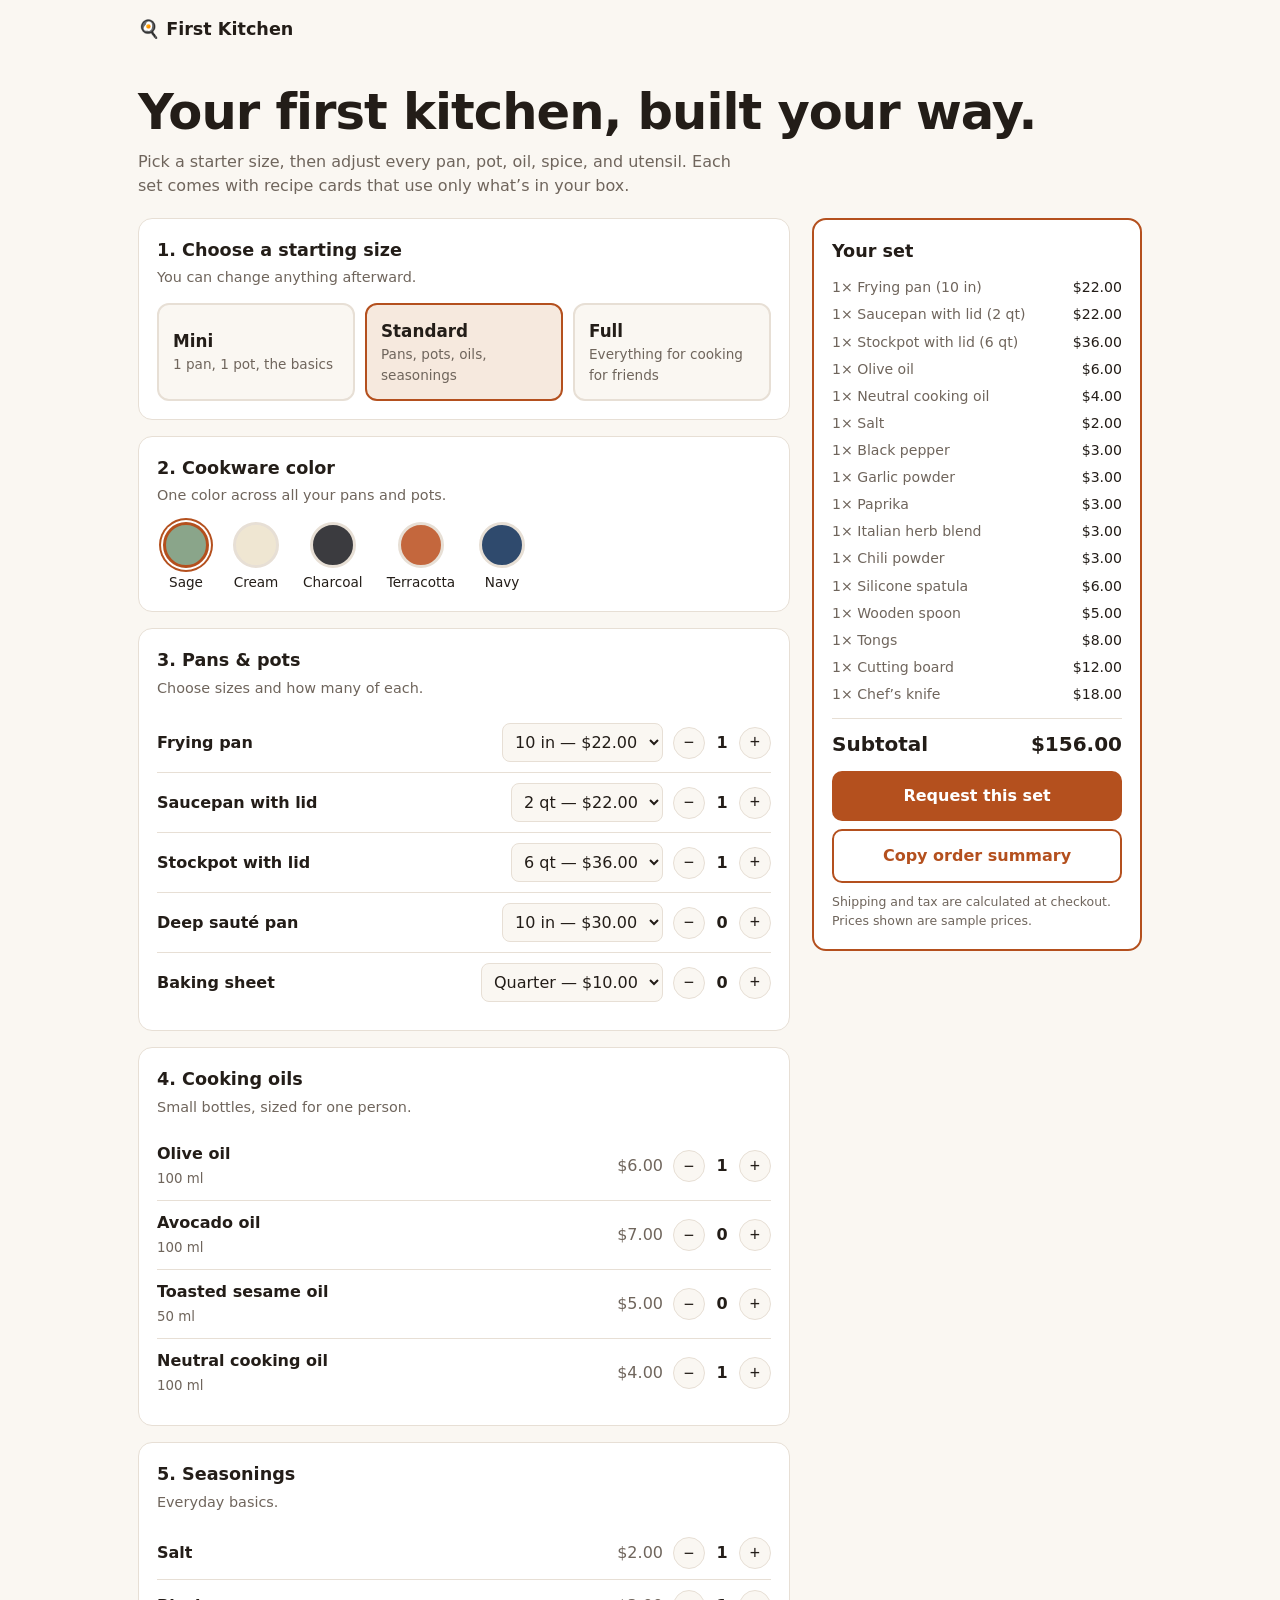
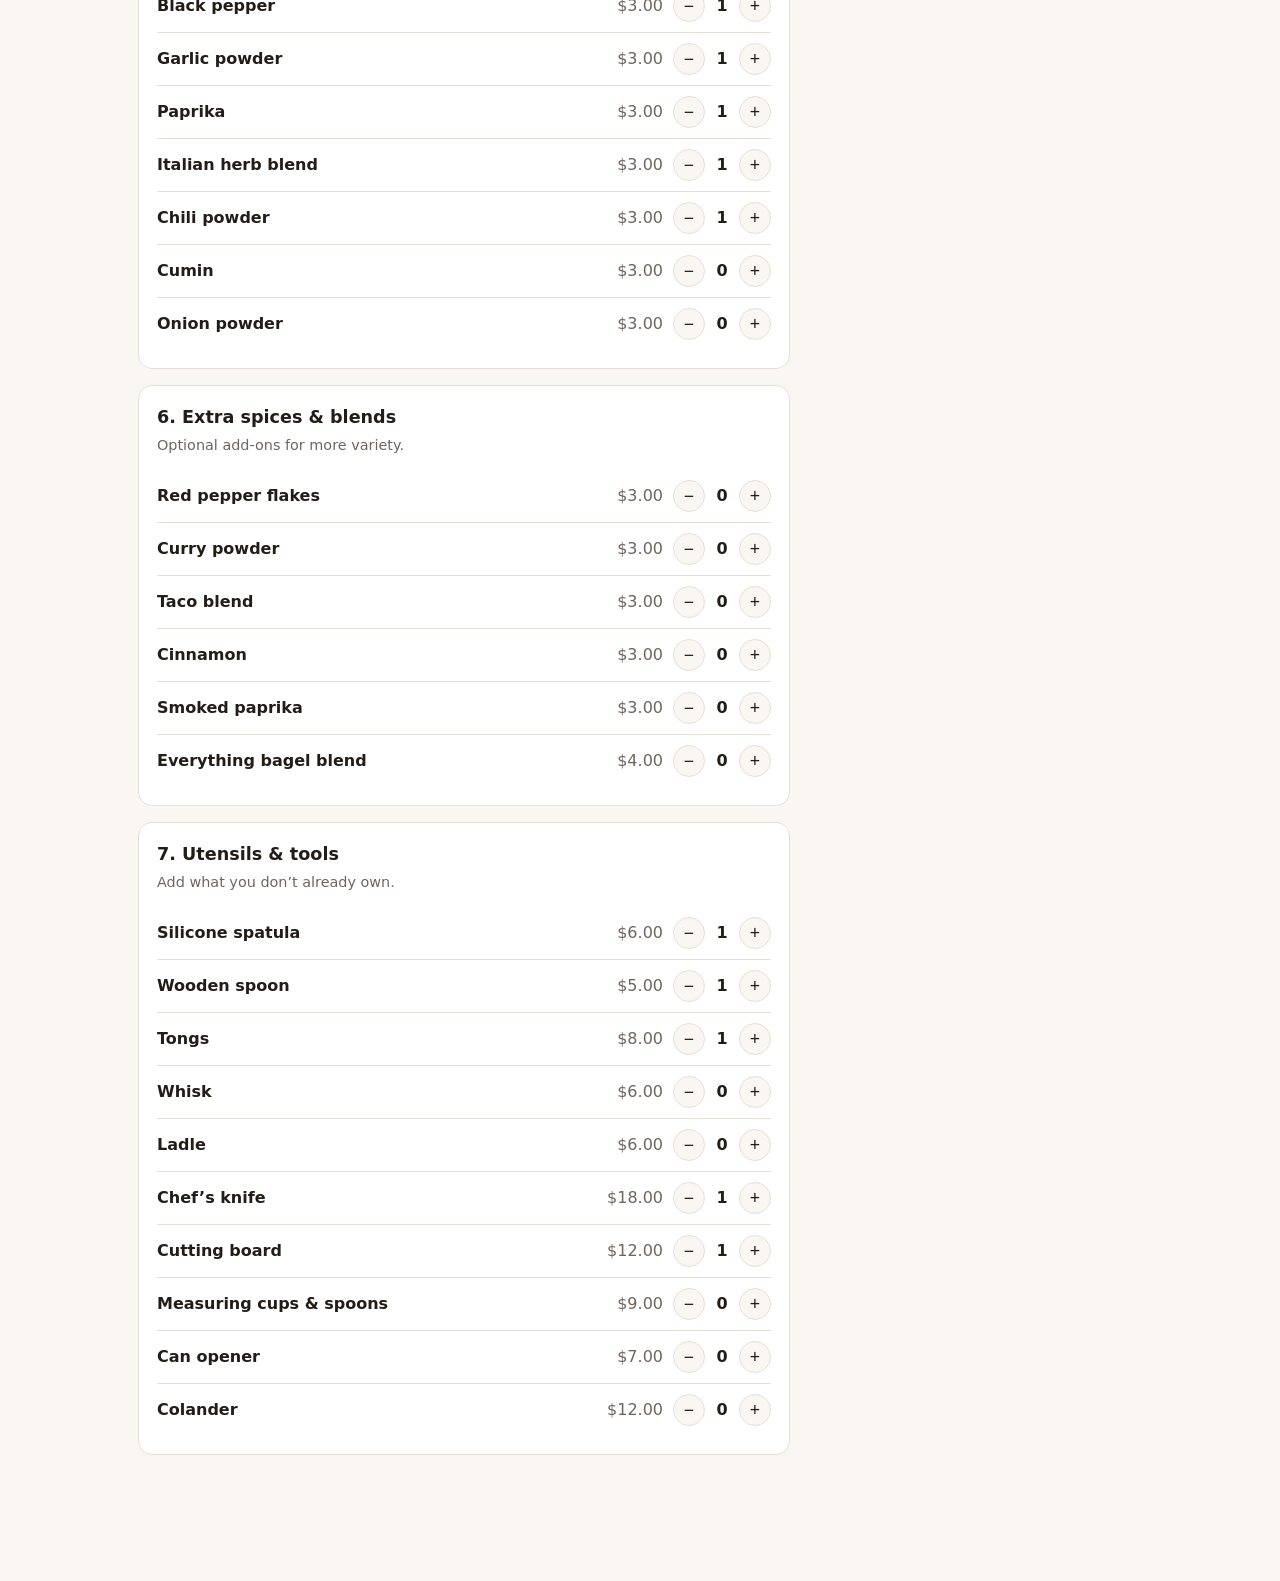
==== index.html @ 5fbafda9 "Add files via upload" ====
<!DOCTYPE html>
<html lang="en">
<head>
<meta charset="utf-8">
<meta name="viewport" content="width=device-width, initial-scale=1, viewport-fit=cover">
<title>First Kitchen — Build Your Starter Kitchen Set</title>
<style>
:root{--bg:#faf7f2;--card:#fff;--ink:#231d18;--muted:#6f655c;--accent:#b4501e;--accent-ink:#fff;--soft:#f6e9de;--line:#e7dfd5;
box-sizing:border-box;padding-top:env(safe-area-inset-top,0px);padding-bottom:env(safe-area-inset-bottom,0px)}
@media (prefers-color-scheme:dark){:root:not([data-theme="light"]){--bg:#171310;--card:#211b17;--ink:#f3ece5;--muted:#a99d92;--accent:#f08a4b;--accent-ink:#2a1203;--soft:#2e2218;--line:#3a2f27}}
:root[data-theme="dark"]{--bg:#171310;--card:#211b17;--ink:#f3ece5;--muted:#a99d92;--accent:#f08a4b;--accent-ink:#2a1203;--soft:#2e2218;--line:#3a2f27}
html{scroll-padding-top:env(safe-area-inset-top,0px);scroll-behavior:smooth}
*{box-sizing:border-box}
body{margin:0;background:var(--bg);color:var(--ink);font-family:system-ui,-apple-system,"Segoe UI",Roboto,sans-serif;line-height:1.5}
.wrap{max-width:1040px;margin:0 auto;padding:0 18px}
nav{padding:16px 0;font-weight:800;font-size:1.1rem}
.hero{padding:28px 0 20px}
.hero h1{font-size:clamp(2rem,6vw,3.1rem);line-height:1.08;margin:0 0 10px;letter-spacing:-.02em}
.hero p{color:var(--muted);max-width:600px;margin:0}
.layout{display:grid;grid-template-columns:1fr 330px;gap:22px;align-items:start;padding-bottom:110px}
@media(max-width:820px){.layout{grid-template-columns:1fr}}
.step{background:var(--card);border:1px solid var(--line);border-radius:14px;padding:18px;margin-bottom:16px}
.step h2{font-size:1.1rem;margin:0 0 4px}
.step .d{color:var(--muted);font-size:.9rem;margin:0 0 14px}
.tiers{display:grid;grid-template-columns:repeat(3,1fr);gap:10px}
@media(max-width:520px){.tiers{grid-template-columns:1fr}}
.tier{border:2px solid var(--line);border-radius:12px;padding:14px;cursor:pointer;background:var(--bg);text-align:left;color:var(--ink);font:inherit}
.tier b{display:block;font-size:1.05rem}
.tier span{display:block;font-size:.85rem;color:var(--muted)}
.tier.on{border-color:var(--accent);background:var(--soft)}
.colors{display:flex;gap:12px;flex-wrap:wrap}
.col{display:flex;flex-direction:column;align-items:center;gap:4px;background:none;border:0;cursor:pointer;color:var(--ink);font:inherit;font-size:.85rem}
.sw{width:46px;height:46px;border-radius:50%;border:3px solid var(--line)}
.col.on .sw{border-color:var(--accent);box-shadow:0 0 0 2px var(--card),0 0 0 4px var(--accent)}
.row{display:flex;align-items:center;gap:10px;padding:10px 0;border-top:1px solid var(--line);flex-wrap:wrap}
.row:first-of-type{border-top:0}
.nm{flex:1;min-width:130px}
.nm b{display:block}
.nm small{color:var(--muted)}
select{padding:8px;border:1px solid var(--line);border-radius:8px;background:var(--bg);color:var(--ink);font:inherit}
.st{display:flex;align-items:center;gap:8px}
.st button{width:32px;height:32px;border-radius:50%;border:1px solid var(--line);background:var(--bg);color:var(--ink);font-size:1.1rem;cursor:pointer}
.st span{min-width:18px;text-align:center;font-weight:700}
.pr{min-width:56px;text-align:right;font-variant-numeric:tabular-nums;color:var(--muted)}
.sum{position:sticky;top:12px;background:var(--card);border:2px solid var(--accent);border-radius:14px;padding:18px}
@media(max-width:820px){.sum{position:static}}
.sum h2{margin:0 0 10px;font-size:1.1rem}
.ln{display:flex;justify-content:space-between;gap:8px;font-size:.88rem;padding:3px 0}
.ln span:first-child{color:var(--muted)}
.tot{display:flex;justify-content:space-between;font-weight:800;font-size:1.25rem;border-top:1px solid var(--line);margin-top:10px;padding-top:10px}
.btn{display:block;width:100%;text-align:center;background:var(--accent);color:var(--accent-ink);text-decoration:none;font:inherit;font-weight:700;padding:13px;border-radius:10px;border:0;cursor:pointer;margin-top:12px}
.btn.alt{background:transparent;color:var(--accent);border:2px solid var(--accent);margin-top:8px}
.note{font-size:.78rem;color:var(--muted);margin-top:10px}
.bar{position:fixed;left:0;right:0;bottom:0;background:var(--card);border-top:1px solid var(--line);padding:10px 18px calc(10px + env(safe-area-inset-bottom,0px));display:none;justify-content:space-between;align-items:center;z-index:5}
@media(max-width:820px){.bar{display:flex}}
.bar b{font-size:1.15rem}
.bar a{background:var(--accent);color:var(--accent-ink);text-decoration:none;font-weight:700;padding:10px 18px;border-radius:10px}
.empty{color:var(--muted);font-size:.9rem}
</style>
</head>
<body>
<div class="wrap">
<nav>🍳 First Kitchen</nav>
<header class="hero">
<h1>Your first kitchen, built your way.</h1>
<p>Pick a starter size, then adjust every pan, pot, oil, spice, and utensil. Each set comes with recipe cards that use only what’s in your box.</p>
</header>

<div class="layout">
<main>
<div class="step"><h2>1. Choose a starting size</h2><p class="d">You can change anything afterward.</p>
<div class="tiers" id="tiers"></div></div>

<div class="step"><h2>2. Cookware color</h2><p class="d">One color across all your pans and pots.</p>
<div class="colors" id="colors"></div></div>

<div class="step"><h2>3. Pans &amp; pots</h2><p class="d">Choose sizes and how many of each.</p><div id="cook"></div></div>

<div class="step"><h2>4. Cooking oils</h2><p class="d">Small bottles, sized for one person.</p><div id="oils"></div></div>

<div class="step"><h2>5. Seasonings</h2><p class="d">Everyday basics.</p><div id="seas"></div></div>

<div class="step"><h2>6. Extra spices &amp; blends</h2><p class="d">Optional add-ons for more variety.</p><div id="xsp"></div></div>

<div class="step"><h2>7. Utensils &amp; tools</h2><p class="d">Add what you don’t already own.</p><div id="uten"></div></div>
</main>

<aside class="sum" id="summary">
<h2>Your set</h2>
<div id="lines"></div>
<div class="tot"><span>Subtotal</span><span id="total">$0.00</span></div>
<a class="btn" id="order" href="#">Request this set</a>
<button class="btn alt" id="copy" type="button">Copy order summary</button>
<div class="note">Shipping and tax are calculated at checkout. Prices shown are sample prices.</div>
</aside>
</div>
</div>
<div class="bar"><div><div style="font-size:.75rem;color:var(--muted)">Subtotal</div><b id="barTotal">$0.00</b></div><a href="#summary">View my set</a></div>

<script>
(function(){
var $=function(i){return document.getElementById(i)};
var COLORS=[{id:"sage",n:"Sage",c:"#8aa58a"},{id:"cream",n:"Cream",c:"#efe6d2"},{id:"char",n:"Charcoal",c:"#3b3b3f"},{id:"terra",n:"Terracotta",c:"#c4673d"},{id:"navy",n:"Navy",c:"#2f4a6d"}];
var COOK=[
{id:"pan",n:"Frying pan",s:[["8 in",16],["10 in",22],["12 in",28]]},
{id:"sauce",n:"Saucepan with lid",s:[["1 qt",16],["2 qt",22],["3 qt",28]]},
{id:"pot",n:"Stockpot with lid",s:[["4 qt",28],["6 qt",36],["8 qt",44]]},
{id:"saute",n:"Deep sauté pan",s:[["10 in",30],["12 in",38]]},
{id:"bake",n:"Baking sheet",s:[["Quarter",10],["Half",16]]}
];
var OILS=[["o1","Olive oil","100 ml",6],["o2","Avocado oil","100 ml",7],["o3","Toasted sesame oil","50 ml",5],["o4","Neutral cooking oil","100 ml",4]];
var SEAS=[["s1","Salt","",2],["s2","Black pepper","",3],["s3","Garlic powder","",3],["s4","Paprika","",3],["s5","Italian herb blend","",3],["s6","Chili powder","",3],["s7","Cumin","",3],["s8","Onion powder","",3]];
var XSP=[["x1","Red pepper flakes","",3],["x2","Curry powder","",3],["x3","Taco blend","",3],["x4","Cinnamon","",3],["x5","Smoked paprika","",3],["x6","Everything bagel blend","",4]];
var UTEN=[["u1","Silicone spatula","",6],["u2","Wooden spoon","",5],["u3","Tongs","",8],["u4","Whisk","",6],["u5","Ladle","",6],["u6","Chef’s knife","",18],["u7","Cutting board","",12],["u8","Measuring cups &amp; spoons","",9],["u9","Can opener","",7],["u10","Colander","",12]];
var PRE={
mini:{n:"Mini",d:"1 pan, 1 pot, the basics",cook:{pan:[1,1],sauce:[1,1]},it:{o4:1,s1:1,s2:1,s3:1,u1:1,u2:1}},
std:{n:"Standard",d:"Pans, pots, oils, seasonings",cook:{pan:[1,1],sauce:[1,1],pot:[1,1]},it:{o1:1,o4:1,s1:1,s2:1,s3:1,s4:1,s5:1,s6:1,u1:1,u2:1,u3:1,u7:1,u6:1}},
full:{n:"Full",d:"Everything for cooking for friends",cook:{pan:[1,2],sauce:[1,1],pot:[2,1],saute:[1,1],bake:[1,1]},it:{o1:1,o2:1,o3:1,o4:1,s1:1,s2:1,s3:1,s4:1,s5:1,s6:1,s7:1,s8:1,x1:1,x2:1,x3:1,u1:1,u2:1,u3:1,u4:1,u5:1,u6:1,u7:1,u8:1,u9:1,u10:1}}
};
var st={preset:"std",color:"sage",cook:{},it:{}};
function money(x){return "$"+x.toFixed(2)}
function applyPreset(k){
var p=PRE[k];st.preset=k;st.cook={};st.it={};
Object.keys(p.cook).forEach(function(id){st.cook[id]={size:p.cook[id][0],qty:p.cook[id][1]}});
Object.keys(p.it).forEach(function(id){st.it[id]=p.it[id]});
}
function setCustom(){st.preset="custom"}
function stepper(id,q){return '<div class="st"><button type="button" data-a="-" data-id="'+id+'" aria-label="Fewer">−</button><span>'+q+'</span><button type="button" data-a="+" data-id="'+id+'" aria-label="More">+</button></div>'}
function listHtml(arr){return arr.map(function(r){var q=st.it[r[0]]||0;
return '<div class="row"><div class="nm"><b>'+r[1]+'</b>'+(r[2]?'<small>'+r[2]+'</small>':'')+'</div><div class="pr">'+money(r[3])+'</div>'+stepper(r[0],q)+'</div>'}).join("")}
function render(){
$("tiers").innerHTML=Object.keys(PRE).map(function(k){return '<button type="button" class="tier'+(st.preset===k?' on':'')+'" data-p="'+k+'"><b>'+PRE[k].n+'</b><span>'+PRE[k].d+'</span></button>'}).join("");
$("colors").innerHTML=COLORS.map(function(c){return '<button type="button" class="col'+(st.color===c.id?' on':'')+'" data-c="'+c.id+'"><div class="sw" style="background:'+c.c+'"></div>'+c.n+'</button>'}).join("");
$("cook").innerHTML=COOK.map(function(c){var o=st.cook[c.id]||{size:0,qty:0};
var sel=c.s.map(function(s,i){return '<option value="'+i+'"'+(i===o.size?' selected':'')+'>'+s[0]+' — '+money(s[1])+'</option>'}).join("");
return '<div class="row"><div class="nm"><b>'+c.n+'</b></div><select data-k="'+c.id+'" aria-label="Size for '+c.n+'">'+sel+'</select>'+stepper("c:"+c.id,o.qty)+'</div>'}).join("");
$("oils").innerHTML=listHtml(OILS);$("seas").innerHTML=listHtml(SEAS);$("xsp").innerHTML=listHtml(XSP);$("uten").innerHTML=listHtml(UTEN);
summary();
}
function lookup(id){var all=OILS.concat(SEAS,XSP,UTEN);for(var i=0;i<all.length;i++)if(all[i][0]===id)return all[i]}
var lastText="";
function summary(){
var lines=[],total=0,txt=["FIRST KITCHEN ORDER","Set: "+(st.preset==="custom"?"Custom":PRE[st.preset].n),"Color: "+COLORS.filter(function(c){return c.id===st.color})[0].n,""];
COOK.forEach(function(c){var o=st.cook[c.id];if(o&&o.qty>0){var s=c.s[o.size],p=s[1]*o.qty;total+=p;lines.push([o.qty+"× "+c.n+" ("+s[0]+")",p]);txt.push(o.qty+" x "+c.n+" ("+s[0]+") "+money(p))}});
Object.keys(st.it).forEach(function(id){var q=st.it[id];if(q>0){var r=lookup(id),p=r[3]*q;total+=p;var nm=r[1].replace("&amp;","&");lines.push([q+"× "+nm,p]);txt.push(q+" x "+nm+" "+money(p))}});
$("lines").innerHTML=lines.length?lines.map(function(l){return '<div class="ln"><span>'+l[0]+'</span><span>'+money(l[1])+'</span></div>'}).join(""):'<div class="empty">Nothing selected yet.</div>';
$("total").textContent=money(total);$("barTotal").textContent=money(total);
txt.push("","Subtotal: "+money(total));lastText=txt.join("\n");
$("order").href="mailto:hello@example.com?subject="+encodeURIComponent("First Kitchen order request")+"&body="+encodeURIComponent(lastText);
}
document.addEventListener("click",function(e){
var t=e.target.closest("button");if(!t)return;
if(t.dataset.p){applyPreset(t.dataset.p);render();return}
if(t.dataset.c){st.color=t.dataset.c;render();return}
if(t.dataset.a){
var id=t.dataset.id,d=t.dataset.a==="+"?1:-1;setCustom();
if(id.indexOf("c:")===0){var k=id.slice(2),o=st.cook[k]||{size:0,qty:0};o.qty=Math.max(0,Math.min(6,o.qty+d));st.cook[k]=o}
else{st.it[id]=Math.max(0,Math.min(6,(st.it[id]||0)+d))}
render();
}
});
document.addEventListener("change",function(e){
var k=e.target.dataset&&e.target.dataset.k;if(!k)return;
setCustom();var o=st.cook[k]||{size:0,qty:0};o.size=+e.target.value;st.cook[k]=o;render();
});
$("copy").onclick=function(){
try{navigator.clipboard.writeText(lastText);$("copy").textContent="Copied!"}catch(e){$("copy").textContent="Copy failed"}
setTimeout(function(){$("copy").textContent="Copy order summary"},1500);
};
applyPreset("std");render();
})();
</script>
</body>
</html>
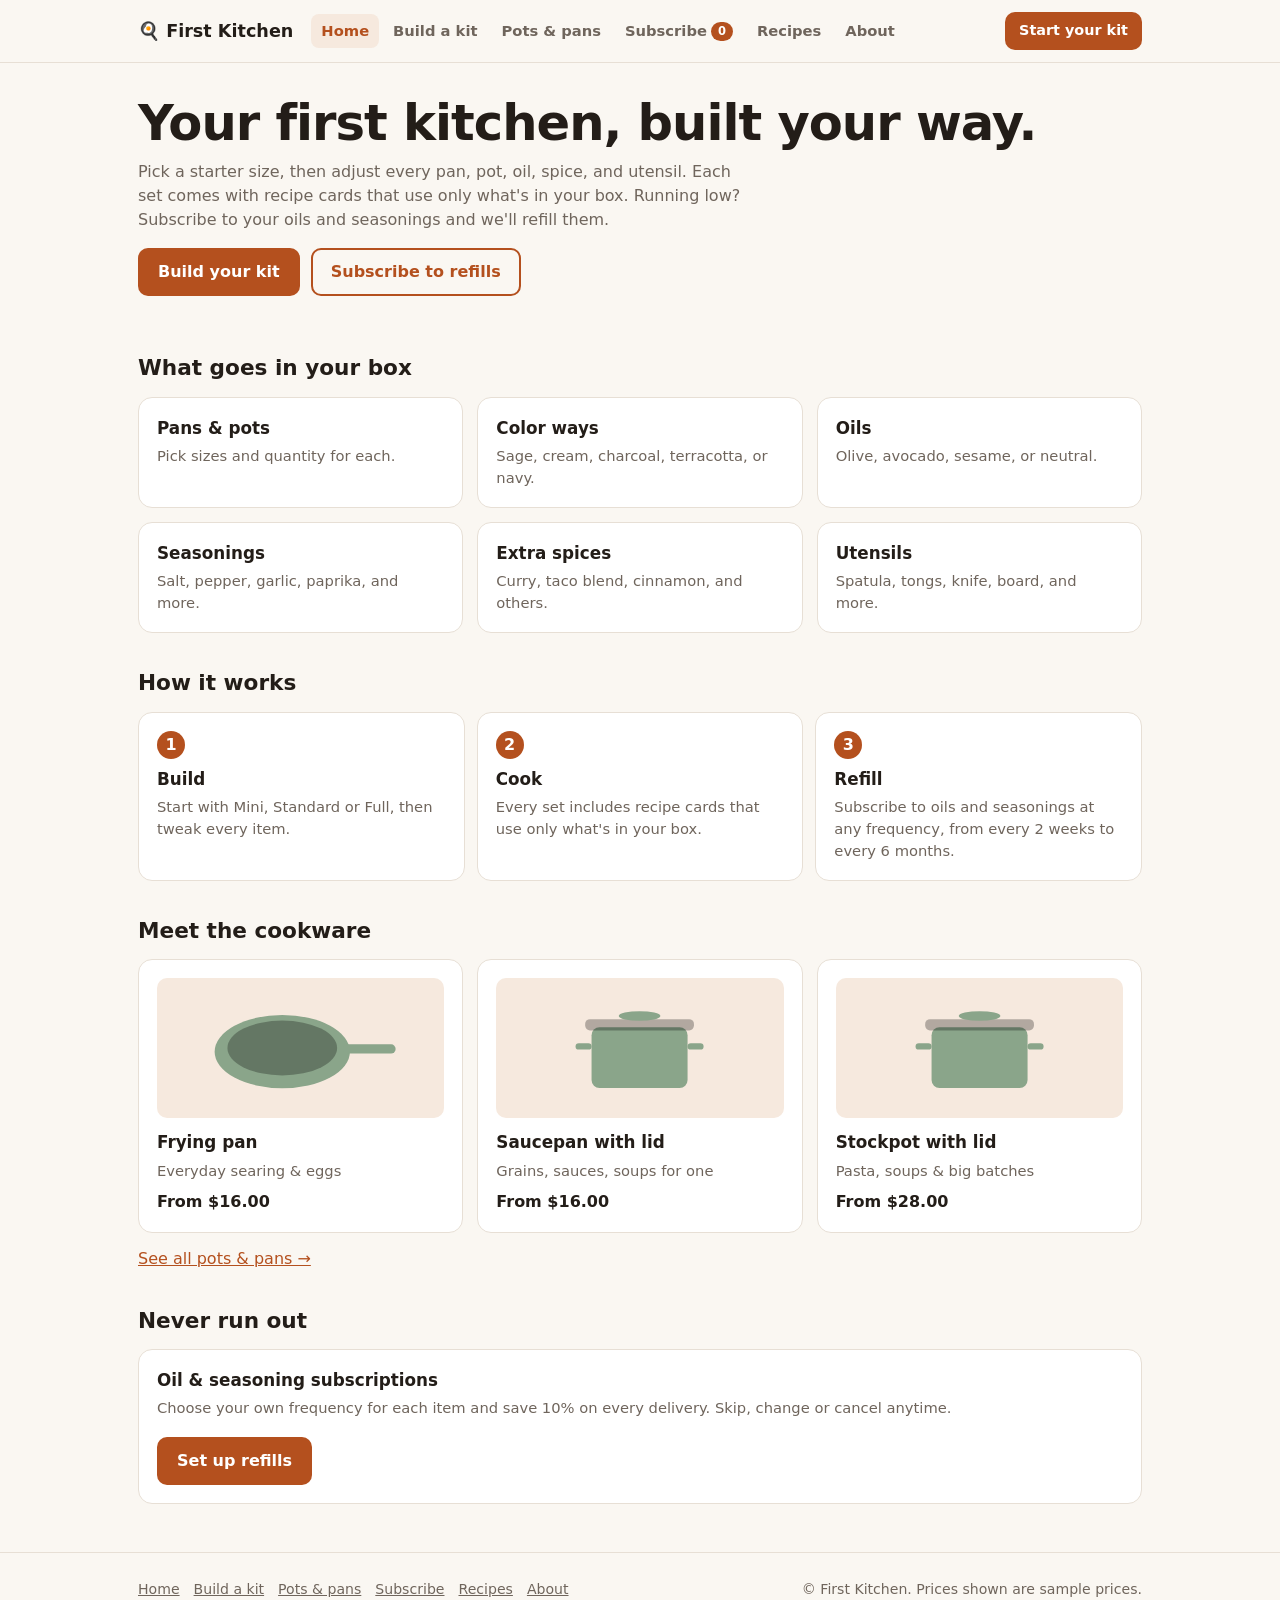
==== commit eabe1a35: "Rename index(4).html to index.html" ====
--- a/index.html
+++ b/index.html
@@ -4,170 +4,53 @@
 <meta charset="utf-8">
 <meta name="viewport" content="width=device-width, initial-scale=1, viewport-fit=cover">
 <title>First Kitchen — Build Your Starter Kitchen Set</title>
-<style>
-:root{--bg:#faf7f2;--card:#fff;--ink:#231d18;--muted:#6f655c;--accent:#b4501e;--accent-ink:#fff;--soft:#f6e9de;--line:#e7dfd5;
-box-sizing:border-box;padding-top:env(safe-area-inset-top,0px);padding-bottom:env(safe-area-inset-bottom,0px)}
-@media (prefers-color-scheme:dark){:root:not([data-theme="light"]){--bg:#171310;--card:#211b17;--ink:#f3ece5;--muted:#a99d92;--accent:#f08a4b;--accent-ink:#2a1203;--soft:#2e2218;--line:#3a2f27}}
-:root[data-theme="dark"]{--bg:#171310;--card:#211b17;--ink:#f3ece5;--muted:#a99d92;--accent:#f08a4b;--accent-ink:#2a1203;--soft:#2e2218;--line:#3a2f27}
-html{scroll-padding-top:env(safe-area-inset-top,0px);scroll-behavior:smooth}
-*{box-sizing:border-box}
-body{margin:0;background:var(--bg);color:var(--ink);font-family:system-ui,-apple-system,"Segoe UI",Roboto,sans-serif;line-height:1.5}
-.wrap{max-width:1040px;margin:0 auto;padding:0 18px}
-nav{padding:16px 0;font-weight:800;font-size:1.1rem}
-.hero{padding:28px 0 20px}
-.hero h1{font-size:clamp(2rem,6vw,3.1rem);line-height:1.08;margin:0 0 10px;letter-spacing:-.02em}
-.hero p{color:var(--muted);max-width:600px;margin:0}
-.layout{display:grid;grid-template-columns:1fr 330px;gap:22px;align-items:start;padding-bottom:110px}
-@media(max-width:820px){.layout{grid-template-columns:1fr}}
-.step{background:var(--card);border:1px solid var(--line);border-radius:14px;padding:18px;margin-bottom:16px}
-.step h2{font-size:1.1rem;margin:0 0 4px}
-.step .d{color:var(--muted);font-size:.9rem;margin:0 0 14px}
-.tiers{display:grid;grid-template-columns:repeat(3,1fr);gap:10px}
-@media(max-width:520px){.tiers{grid-template-columns:1fr}}
-.tier{border:2px solid var(--line);border-radius:12px;padding:14px;cursor:pointer;background:var(--bg);text-align:left;color:var(--ink);font:inherit}
-.tier b{display:block;font-size:1.05rem}
-.tier span{display:block;font-size:.85rem;color:var(--muted)}
-.tier.on{border-color:var(--accent);background:var(--soft)}
-.colors{display:flex;gap:12px;flex-wrap:wrap}
-.col{display:flex;flex-direction:column;align-items:center;gap:4px;background:none;border:0;cursor:pointer;color:var(--ink);font:inherit;font-size:.85rem}
-.sw{width:46px;height:46px;border-radius:50%;border:3px solid var(--line)}
-.col.on .sw{border-color:var(--accent);box-shadow:0 0 0 2px var(--card),0 0 0 4px var(--accent)}
-.row{display:flex;align-items:center;gap:10px;padding:10px 0;border-top:1px solid var(--line);flex-wrap:wrap}
-.row:first-of-type{border-top:0}
-.nm{flex:1;min-width:130px}
-.nm b{display:block}
-.nm small{color:var(--muted)}
-select{padding:8px;border:1px solid var(--line);border-radius:8px;background:var(--bg);color:var(--ink);font:inherit}
-.st{display:flex;align-items:center;gap:8px}
-.st button{width:32px;height:32px;border-radius:50%;border:1px solid var(--line);background:var(--bg);color:var(--ink);font-size:1.1rem;cursor:pointer}
-.st span{min-width:18px;text-align:center;font-weight:700}
-.pr{min-width:56px;text-align:right;font-variant-numeric:tabular-nums;color:var(--muted)}
-.sum{position:sticky;top:12px;background:var(--card);border:2px solid var(--accent);border-radius:14px;padding:18px}
-@media(max-width:820px){.sum{position:static}}
-.sum h2{margin:0 0 10px;font-size:1.1rem}
-.ln{display:flex;justify-content:space-between;gap:8px;font-size:.88rem;padding:3px 0}
-.ln span:first-child{color:var(--muted)}
-.tot{display:flex;justify-content:space-between;font-weight:800;font-size:1.25rem;border-top:1px solid var(--line);margin-top:10px;padding-top:10px}
-.btn{display:block;width:100%;text-align:center;background:var(--accent);color:var(--accent-ink);text-decoration:none;font:inherit;font-weight:700;padding:13px;border-radius:10px;border:0;cursor:pointer;margin-top:12px}
-.btn.alt{background:transparent;color:var(--accent);border:2px solid var(--accent);margin-top:8px}
-.note{font-size:.78rem;color:var(--muted);margin-top:10px}
-.bar{position:fixed;left:0;right:0;bottom:0;background:var(--card);border-top:1px solid var(--line);padding:10px 18px calc(10px + env(safe-area-inset-bottom,0px));display:none;justify-content:space-between;align-items:center;z-index:5}
-@media(max-width:820px){.bar{display:flex}}
-.bar b{font-size:1.15rem}
-.bar a{background:var(--accent);color:var(--accent-ink);text-decoration:none;font-weight:700;padding:10px 18px;border-radius:10px}
-.empty{color:var(--muted);font-size:.9rem}
-</style>
+<link rel="stylesheet" href="styles.css">
 </head>
-<body>
+<body data-page="home">
 <div class="wrap">
-<nav>🍳 First Kitchen</nav>
 <header class="hero">
 <h1>Your first kitchen, built your way.</h1>
-<p>Pick a starter size, then adjust every pan, pot, oil, spice, and utensil. Each set comes with recipe cards that use only what’s in your box.</p>
+<p>Pick a starter size, then adjust every pan, pot, oil, spice, and utensil. Each set comes with recipe cards that use only what's in your box. Running low? Subscribe to your oils and seasonings and we'll refill them.</p>
+<a class="btn" href="builder.html">Build your kit</a>
+<a class="btn alt" href="subscribe.html" style="margin-left:6px">Subscribe to refills</a>
 </header>
 
-<div class="layout">
-<main>
-<div class="step"><h2>1. Choose a starting size</h2><p class="d">You can change anything afterward.</p>
-<div class="tiers" id="tiers"></div></div>
+<h2 class="sec">What goes in your box</h2>
+<div class="grid">
+<a class="card" href="cookware.html"><h3>Pans &amp; pots</h3><p>Pick sizes and quantity for each.</p></a>
+<a class="card" href="cookware.html"><h3>Color ways</h3><p>Sage, cream, charcoal, terracotta, or navy.</p></a>
+<a class="card" href="subscribe.html"><h3>Oils</h3><p>Olive, avocado, sesame, or neutral.</p></a>
+<a class="card" href="subscribe.html"><h3>Seasonings</h3><p>Salt, pepper, garlic, paprika, and more.</p></a>
+<a class="card" href="subscribe.html"><h3>Extra spices</h3><p>Curry, taco blend, cinnamon, and others.</p></a>
+<a class="card" href="builder.html"><h3>Utensils</h3><p>Spatula, tongs, knife, board, and more.</p></a>
+</div>
 
-<div class="step"><h2>2. Cookware color</h2><p class="d">One color across all your pans and pots.</p>
-<div class="colors" id="colors"></div></div>
+<h2 class="sec">How it works</h2>
+<div class="steps">
+<div class="card"><h3>Build</h3><p>Start with Mini, Standard or Full, then tweak every item.</p></div>
+<div class="card"><h3>Cook</h3><p>Every set includes recipe cards that use only what's in your box.</p></div>
+<div class="card"><h3>Refill</h3><p>Subscribe to oils and seasonings at any frequency, from every 2 weeks to every 6 months.</p></div>
+</div>
 
-<div class="step"><h2>3. Pans &amp; pots</h2><p class="d">Choose sizes and how many of each.</p><div id="cook"></div></div>
+<h2 class="sec">Meet the cookware</h2>
+<div class="grid" id="feat"></div>
+<p style="margin-top:14px"><a href="cookware.html">See all pots &amp; pans →</a></p>
 
-<div class="step"><h2>4. Cooking oils</h2><p class="d">Small bottles, sized for one person.</p><div id="oils"></div></div>
-
-<div class="step"><h2>5. Seasonings</h2><p class="d">Everyday basics.</p><div id="seas"></div></div>
-
-<div class="step"><h2>6. Extra spices &amp; blends</h2><p class="d">Optional add-ons for more variety.</p><div id="xsp"></div></div>
-
-<div class="step"><h2>7. Utensils &amp; tools</h2><p class="d">Add what you don’t already own.</p><div id="uten"></div></div>
-</main>
-
-<aside class="sum" id="summary">
-<h2>Your set</h2>
-<div id="lines"></div>
-<div class="tot"><span>Subtotal</span><span id="total">$0.00</span></div>
-<a class="btn" id="order" href="#">Request this set</a>
-<button class="btn alt" id="copy" type="button">Copy order summary</button>
-<div class="note">Shipping and tax are calculated at checkout. Prices shown are sample prices.</div>
-</aside>
+<h2 class="sec">Never run out</h2>
+<div class="card" style="display:flex;gap:18px;align-items:center;flex-wrap:wrap;justify-content:space-between">
+<div><h3>Oil &amp; seasoning subscriptions</h3><p>Choose your own frequency for each item and save 10% on every delivery. Skip, change or cancel anytime.</p></div>
+<a class="btn" href="subscribe.html">Set up refills</a>
 </div>
 </div>
-<div class="bar"><div><div style="font-size:.75rem;color:var(--muted)">Subtotal</div><b id="barTotal">$0.00</b></div><a href="#summary">View my set</a></div>
 
+<script src="data.js"></script>
+<script src="site.js"></script>
 <script>
 (function(){
-var $=function(i){return document.getElementById(i)};
-var COLORS=[{id:"sage",n:"Sage",c:"#8aa58a"},{id:"cream",n:"Cream",c:"#efe6d2"},{id:"char",n:"Charcoal",c:"#3b3b3f"},{id:"terra",n:"Terracotta",c:"#c4673d"},{id:"navy",n:"Navy",c:"#2f4a6d"}];
-var COOK=[
-{id:"pan",n:"Frying pan",s:[["8 in",16],["10 in",22],["12 in",28]]},
-{id:"sauce",n:"Saucepan with lid",s:[["1 qt",16],["2 qt",22],["3 qt",28]]},
-{id:"pot",n:"Stockpot with lid",s:[["4 qt",28],["6 qt",36],["8 qt",44]]},
-{id:"saute",n:"Deep sauté pan",s:[["10 in",30],["12 in",38]]},
-{id:"bake",n:"Baking sheet",s:[["Quarter",10],["Half",16]]}
-];
-var OILS=[["o1","Olive oil","100 ml",6],["o2","Avocado oil","100 ml",7],["o3","Toasted sesame oil","50 ml",5],["o4","Neutral cooking oil","100 ml",4]];
-var SEAS=[["s1","Salt","",2],["s2","Black pepper","",3],["s3","Garlic powder","",3],["s4","Paprika","",3],["s5","Italian herb blend","",3],["s6","Chili powder","",3],["s7","Cumin","",3],["s8","Onion powder","",3]];
-var XSP=[["x1","Red pepper flakes","",3],["x2","Curry powder","",3],["x3","Taco blend","",3],["x4","Cinnamon","",3],["x5","Smoked paprika","",3],["x6","Everything bagel blend","",4]];
-var UTEN=[["u1","Silicone spatula","",6],["u2","Wooden spoon","",5],["u3","Tongs","",8],["u4","Whisk","",6],["u5","Ladle","",6],["u6","Chef’s knife","",18],["u7","Cutting board","",12],["u8","Measuring cups &amp; spoons","",9],["u9","Can opener","",7],["u10","Colander","",12]];
-var PRE={
-mini:{n:"Mini",d:"1 pan, 1 pot, the basics",cook:{pan:[1,1],sauce:[1,1]},it:{o4:1,s1:1,s2:1,s3:1,u1:1,u2:1}},
-std:{n:"Standard",d:"Pans, pots, oils, seasonings",cook:{pan:[1,1],sauce:[1,1],pot:[1,1]},it:{o1:1,o4:1,s1:1,s2:1,s3:1,s4:1,s5:1,s6:1,u1:1,u2:1,u3:1,u7:1,u6:1}},
-full:{n:"Full",d:"Everything for cooking for friends",cook:{pan:[1,2],sauce:[1,1],pot:[2,1],saute:[1,1],bake:[1,1]},it:{o1:1,o2:1,o3:1,o4:1,s1:1,s2:1,s3:1,s4:1,s5:1,s6:1,s7:1,s8:1,x1:1,x2:1,x3:1,u1:1,u2:1,u3:1,u4:1,u5:1,u6:1,u7:1,u8:1,u9:1,u10:1}}
-};
-var st={preset:"std",color:"sage",cook:{},it:{}};
-function money(x){return "$"+x.toFixed(2)}
-function applyPreset(k){
-var p=PRE[k];st.preset=k;st.cook={};st.it={};
-Object.keys(p.cook).forEach(function(id){st.cook[id]={size:p.cook[id][0],qty:p.cook[id][1]}});
-Object.keys(p.it).forEach(function(id){st.it[id]=p.it[id]});
-}
-function setCustom(){st.preset="custom"}
-function stepper(id,q){return '<div class="st"><button type="button" data-a="-" data-id="'+id+'" aria-label="Fewer">−</button><span>'+q+'</span><button type="button" data-a="+" data-id="'+id+'" aria-label="More">+</button></div>'}
-function listHtml(arr){return arr.map(function(r){var q=st.it[r[0]]||0;
-return '<div class="row"><div class="nm"><b>'+r[1]+'</b>'+(r[2]?'<small>'+r[2]+'</small>':'')+'</div><div class="pr">'+money(r[3])+'</div>'+stepper(r[0],q)+'</div>'}).join("")}
-function render(){
-$("tiers").innerHTML=Object.keys(PRE).map(function(k){return '<button type="button" class="tier'+(st.preset===k?' on':'')+'" data-p="'+k+'"><b>'+PRE[k].n+'</b><span>'+PRE[k].d+'</span></button>'}).join("");
-$("colors").innerHTML=COLORS.map(function(c){return '<button type="button" class="col'+(st.color===c.id?' on':'')+'" data-c="'+c.id+'"><div class="sw" style="background:'+c.c+'"></div>'+c.n+'</button>'}).join("");
-$("cook").innerHTML=COOK.map(function(c){var o=st.cook[c.id]||{size:0,qty:0};
-var sel=c.s.map(function(s,i){return '<option value="'+i+'"'+(i===o.size?' selected':'')+'>'+s[0]+' — '+money(s[1])+'</option>'}).join("");
-return '<div class="row"><div class="nm"><b>'+c.n+'</b></div><select data-k="'+c.id+'" aria-label="Size for '+c.n+'">'+sel+'</select>'+stepper("c:"+c.id,o.qty)+'</div>'}).join("");
-$("oils").innerHTML=listHtml(OILS);$("seas").innerHTML=listHtml(SEAS);$("xsp").innerHTML=listHtml(XSP);$("uten").innerHTML=listHtml(UTEN);
-summary();
-}
-function lookup(id){var all=OILS.concat(SEAS,XSP,UTEN);for(var i=0;i<all.length;i++)if(all[i][0]===id)return all[i]}
-var lastText="";
-function summary(){
-var lines=[],total=0,txt=["FIRST KITCHEN ORDER","Set: "+(st.preset==="custom"?"Custom":PRE[st.preset].n),"Color: "+COLORS.filter(function(c){return c.id===st.color})[0].n,""];
-COOK.forEach(function(c){var o=st.cook[c.id];if(o&&o.qty>0){var s=c.s[o.size],p=s[1]*o.qty;total+=p;lines.push([o.qty+"× "+c.n+" ("+s[0]+")",p]);txt.push(o.qty+" x "+c.n+" ("+s[0]+") "+money(p))}});
-Object.keys(st.it).forEach(function(id){var q=st.it[id];if(q>0){var r=lookup(id),p=r[3]*q;total+=p;var nm=r[1].replace("&amp;","&");lines.push([q+"× "+nm,p]);txt.push(q+" x "+nm+" "+money(p))}});
-$("lines").innerHTML=lines.length?lines.map(function(l){return '<div class="ln"><span>'+l[0]+'</span><span>'+money(l[1])+'</span></div>'}).join(""):'<div class="empty">Nothing selected yet.</div>';
-$("total").textContent=money(total);$("barTotal").textContent=money(total);
-txt.push("","Subtotal: "+money(total));lastText=txt.join("\n");
-$("order").href="mailto:hello@example.com?subject="+encodeURIComponent("First Kitchen order request")+"&body="+encodeURIComponent(lastText);
-}
-document.addEventListener("click",function(e){
-var t=e.target.closest("button");if(!t)return;
-if(t.dataset.p){applyPreset(t.dataset.p);render();return}
-if(t.dataset.c){st.color=t.dataset.c;render();return}
-if(t.dataset.a){
-var id=t.dataset.id,d=t.dataset.a==="+"?1:-1;setCustom();
-if(id.indexOf("c:")===0){var k=id.slice(2),o=st.cook[k]||{size:0,qty:0};o.qty=Math.max(0,Math.min(6,o.qty+d));st.cook[k]=o}
-else{st.it[id]=Math.max(0,Math.min(6,(st.it[id]||0)+d))}
-render();
-}
-});
-document.addEventListener("change",function(e){
-var k=e.target.dataset&&e.target.dataset.k;if(!k)return;
-setCustom();var o=st.cook[k]||{size:0,qty:0};o.size=+e.target.value;st.cook[k]=o;render();
-});
-$("copy").onclick=function(){
-try{navigator.clipboard.writeText(lastText);$("copy").textContent="Copied!"}catch(e){$("copy").textContent="Copy failed"}
-setTimeout(function(){$("copy").textContent="Copy order summary"},1500);
-};
-applyPreset("std");render();
+var FK=window.FK;
+document.getElementById("feat").innerHTML=FK.COOK.slice(0,3).map(function(c){
+  return '<a class="card" href="product.html?id='+c.id+'"><div class="pic">'+FK.art(c.kind,FK.colorHex("sage"))+'</div><h3>'+c.n+'</h3><p>'+c.tag+'</p><div class="price">From '+FK.money(c.s[0][1])+'</div></a>';
+}).join("");
 })();
 </script>
 </body>
--- a/styles.css
+++ b/styles.css
@@ -0,0 +1,124 @@
+:root{--bg:#faf7f2;--card:#fff;--ink:#231d18;--muted:#6f655c;--accent:#b4501e;--accent-ink:#fff;--soft:#f6e9de;--line:#e7dfd5;
+box-sizing:border-box}
+@media (prefers-color-scheme:dark){:root:not([data-theme="light"]){--bg:#171310;--card:#211b17;--ink:#f3ece5;--muted:#a99d92;--accent:#f08a4b;--accent-ink:#2a1203;--soft:#2e2218;--line:#3a2f27}}
+:root[data-theme="dark"]{--bg:#171310;--card:#211b17;--ink:#f3ece5;--muted:#a99d92;--accent:#f08a4b;--accent-ink:#2a1203;--soft:#2e2218;--line:#3a2f27}
+html{scroll-behavior:smooth}
+*{box-sizing:border-box}
+body{margin:0;background:var(--bg);color:var(--ink);font-family:system-ui,-apple-system,"Segoe UI",Roboto,sans-serif;line-height:1.5;padding-top:env(safe-area-inset-top,0px)}
+a{color:var(--accent)}
+.wrap{max-width:1040px;margin:0 auto;padding:0 18px}
+
+/* header / footer */
+.site-head{border-bottom:1px solid var(--line);background:var(--bg);position:sticky;top:0;z-index:10}
+.site-head .wrap{display:flex;align-items:center;gap:18px;padding-top:12px;padding-bottom:12px;flex-wrap:wrap}
+.brand{font-weight:800;font-size:1.1rem;color:var(--ink);text-decoration:none}
+.site-head nav{display:flex;gap:4px;flex-wrap:wrap;flex:1}
+.site-head nav a{color:var(--muted);text-decoration:none;font-weight:600;font-size:.92rem;padding:6px 10px;border-radius:8px}
+.site-head nav a:hover{color:var(--ink);background:var(--soft)}
+.site-head nav a.on{color:var(--accent);background:var(--soft)}
+.cta-sm{background:var(--accent);color:var(--accent-ink)!important;text-decoration:none;font-weight:700;font-size:.9rem;padding:8px 14px;border-radius:10px}
+.badge{display:inline-block;background:var(--accent);color:var(--accent-ink);border-radius:999px;font-size:.72rem;padding:1px 7px;margin-left:4px;vertical-align:middle}
+.site-foot{border-top:1px solid var(--line);margin-top:48px;padding:26px 0 40px;color:var(--muted);font-size:.88rem}
+.site-foot .wrap{display:flex;justify-content:space-between;gap:16px;flex-wrap:wrap}
+.site-foot a{color:var(--muted);margin-right:14px}
+
+/* type + hero */
+.hero{padding:34px 0 22px}
+.hero h1,.page-title{font-size:clamp(2rem,6vw,3.1rem);line-height:1.08;margin:0 0 10px;letter-spacing:-.02em}
+.page-title{font-size:clamp(1.7rem,5vw,2.4rem);padding-top:28px}
+.hero p,.lede{color:var(--muted);max-width:620px;margin:0 0 16px}
+h2.sec{font-size:1.35rem;margin:34px 0 12px}
+.crumbs{font-size:.85rem;color:var(--muted);padding-top:18px}
+.crumbs a{color:var(--muted)}
+
+/* buttons */
+.btn{display:inline-block;text-align:center;background:var(--accent);color:var(--accent-ink);text-decoration:none;font:inherit;font-weight:700;padding:12px 20px;border-radius:10px;border:0;cursor:pointer}
+.btn.block{display:block;width:100%}
+.btn.alt{background:transparent;color:var(--accent);border:2px solid var(--accent);padding:10px 18px}
+.btn.sm{padding:8px 14px;font-size:.9rem}
+.btn:disabled{opacity:.5;cursor:not-allowed}
+
+/* cards + grids */
+.grid{display:grid;gap:14px;grid-template-columns:repeat(3,1fr)}
+@media(max-width:820px){.grid{grid-template-columns:repeat(2,1fr)}}
+@media(max-width:520px){.grid{grid-template-columns:1fr}}
+.card{background:var(--card);border:1px solid var(--line);border-radius:14px;padding:18px;color:var(--ink);text-decoration:none;display:block}
+a.card:hover{border-color:var(--accent)}
+.card h3{margin:0 0 4px;font-size:1.05rem}
+.card p{margin:0;color:var(--muted);font-size:.92rem}
+.card .price{margin-top:8px;font-weight:700;color:var(--ink)}
+.pic{height:140px;border-radius:10px;margin-bottom:12px;display:flex;align-items:center;justify-content:center;background:var(--soft)}
+.pic.big{height:340px}
+.pic svg{width:70%;height:80%}
+.pill{display:inline-block;font-size:.75rem;font-weight:700;background:var(--soft);color:var(--accent);padding:2px 9px;border-radius:999px;margin-right:4px}
+
+/* forms */
+.tiers{display:grid;grid-template-columns:repeat(3,1fr);gap:10px}
+@media(max-width:520px){.tiers{grid-template-columns:1fr}}
+.tier{border:2px solid var(--line);border-radius:12px;padding:14px;cursor:pointer;background:var(--bg);text-align:left;color:var(--ink);font:inherit}
+.tier b{display:block;font-size:1.05rem}
+.tier span{display:block;font-size:.85rem;color:var(--muted)}
+.tier.on{border-color:var(--accent);background:var(--soft)}
+.colors{display:flex;gap:12px;flex-wrap:wrap}
+.col{display:flex;flex-direction:column;align-items:center;gap:4px;background:none;border:0;cursor:pointer;color:var(--ink);font:inherit;font-size:.85rem}
+.sw{width:46px;height:46px;border-radius:50%;border:3px solid var(--line)}
+.sw.sm{width:34px;height:34px}
+.col.on .sw{border-color:var(--accent);box-shadow:0 0 0 2px var(--card),0 0 0 4px var(--accent)}
+select,input[type=text],input[type=email]{padding:8px;border:1px solid var(--line);border-radius:8px;background:var(--bg);color:var(--ink);font:inherit}
+label.f{display:block;font-weight:600;font-size:.88rem;margin:12px 0 4px}
+
+/* builder */
+.layout{display:grid;grid-template-columns:1fr 330px;gap:22px;align-items:start;padding-bottom:110px}
+@media(max-width:820px){.layout{grid-template-columns:1fr}}
+.step{background:var(--card);border:1px solid var(--line);border-radius:14px;padding:18px;margin-bottom:16px}
+.step h2{font-size:1.1rem;margin:0 0 4px}
+.step .d{color:var(--muted);font-size:.9rem;margin:0 0 14px}
+.row{display:flex;align-items:center;gap:10px;padding:10px 0;border-top:1px solid var(--line);flex-wrap:wrap}
+.row:first-of-type{border-top:0}
+.nm{flex:1;min-width:130px}
+.nm b{display:block}
+.nm small{color:var(--muted)}
+.nm a{color:var(--ink)}
+.st{display:flex;align-items:center;gap:8px}
+.st button{width:32px;height:32px;border-radius:50%;border:1px solid var(--line);background:var(--bg);color:var(--ink);font-size:1.1rem;cursor:pointer}
+.st span{min-width:18px;text-align:center;font-weight:700}
+.pr{min-width:56px;text-align:right;font-variant-numeric:tabular-nums;color:var(--muted)}
+.sum{position:sticky;top:70px;background:var(--card);border:2px solid var(--accent);border-radius:14px;padding:18px}
+@media(max-width:820px){.sum{position:static}}
+.sum h2{margin:0 0 10px;font-size:1.1rem}
+.ln{display:flex;justify-content:space-between;gap:8px;font-size:.88rem;padding:3px 0}
+.ln span:first-child{color:var(--muted)}
+.tot{display:flex;justify-content:space-between;font-weight:800;font-size:1.25rem;border-top:1px solid var(--line);margin-top:10px;padding-top:10px}
+.note{font-size:.78rem;color:var(--muted);margin-top:10px}
+.bar{position:fixed;left:0;right:0;bottom:0;background:var(--card);border-top:1px solid var(--line);padding:10px 18px calc(10px + env(safe-area-inset-bottom,0px));display:none;justify-content:space-between;align-items:center;z-index:5}
+@media(max-width:820px){.bar{display:flex}}
+.bar b{font-size:1.15rem}
+.bar a{background:var(--accent);color:var(--accent-ink);text-decoration:none;font-weight:700;padding:10px 18px;border-radius:10px}
+.empty{color:var(--muted);font-size:.9rem}
+
+/* product detail */
+.pd{display:grid;grid-template-columns:1fr 1fr;gap:26px;align-items:start;padding-top:10px}
+@media(max-width:720px){.pd{grid-template-columns:1fr}}
+.pd h1{margin:0 0 6px;font-size:2rem;letter-spacing:-.02em}
+.opts{display:flex;gap:8px;flex-wrap:wrap}
+.opt{border:2px solid var(--line);background:var(--bg);color:var(--ink);font:inherit;padding:8px 14px;border-radius:10px;cursor:pointer}
+.opt.on{border-color:var(--accent);background:var(--soft)}
+.specs{list-style:none;padding:0;margin:14px 0;color:var(--muted);font-size:.92rem}
+.specs li{padding:6px 0;border-top:1px solid var(--line)}
+.specs li b{color:var(--ink)}
+
+/* subscription */
+.sub-layout{display:grid;grid-template-columns:1fr 340px;gap:22px;align-items:start}
+@media(max-width:820px){.sub-layout{grid-template-columns:1fr}}
+.tabs{display:flex;gap:8px;margin-bottom:12px}
+.tabs .opt{font-weight:700}
+.sub-item{display:flex;gap:10px;align-items:center;flex-wrap:wrap;padding:10px 0;border-top:1px solid var(--line)}
+.sub-item:first-child{border-top:0}
+.save{color:#2e7d4f;font-weight:700;font-size:.85rem}
+.faq details{background:var(--card);border:1px solid var(--line);border-radius:12px;padding:12px 16px;margin-bottom:10px}
+.faq summary{cursor:pointer;font-weight:700}
+.faq p{color:var(--muted);margin:8px 0 0}
+.toast{position:fixed;left:50%;bottom:24px;transform:translateX(-50%);background:var(--ink);color:var(--bg);padding:10px 18px;border-radius:999px;font-weight:600;z-index:20;font-size:.9rem}
+.steps{counter-reset:s;display:grid;gap:12px;grid-template-columns:repeat(3,1fr)}
+@media(max-width:720px){.steps{grid-template-columns:1fr}}
+.steps .card::before{counter-increment:s;content:counter(s);display:inline-flex;width:28px;height:28px;border-radius:50%;background:var(--accent);color:var(--accent-ink);align-items:center;justify-content:center;font-weight:800;margin-bottom:8px}
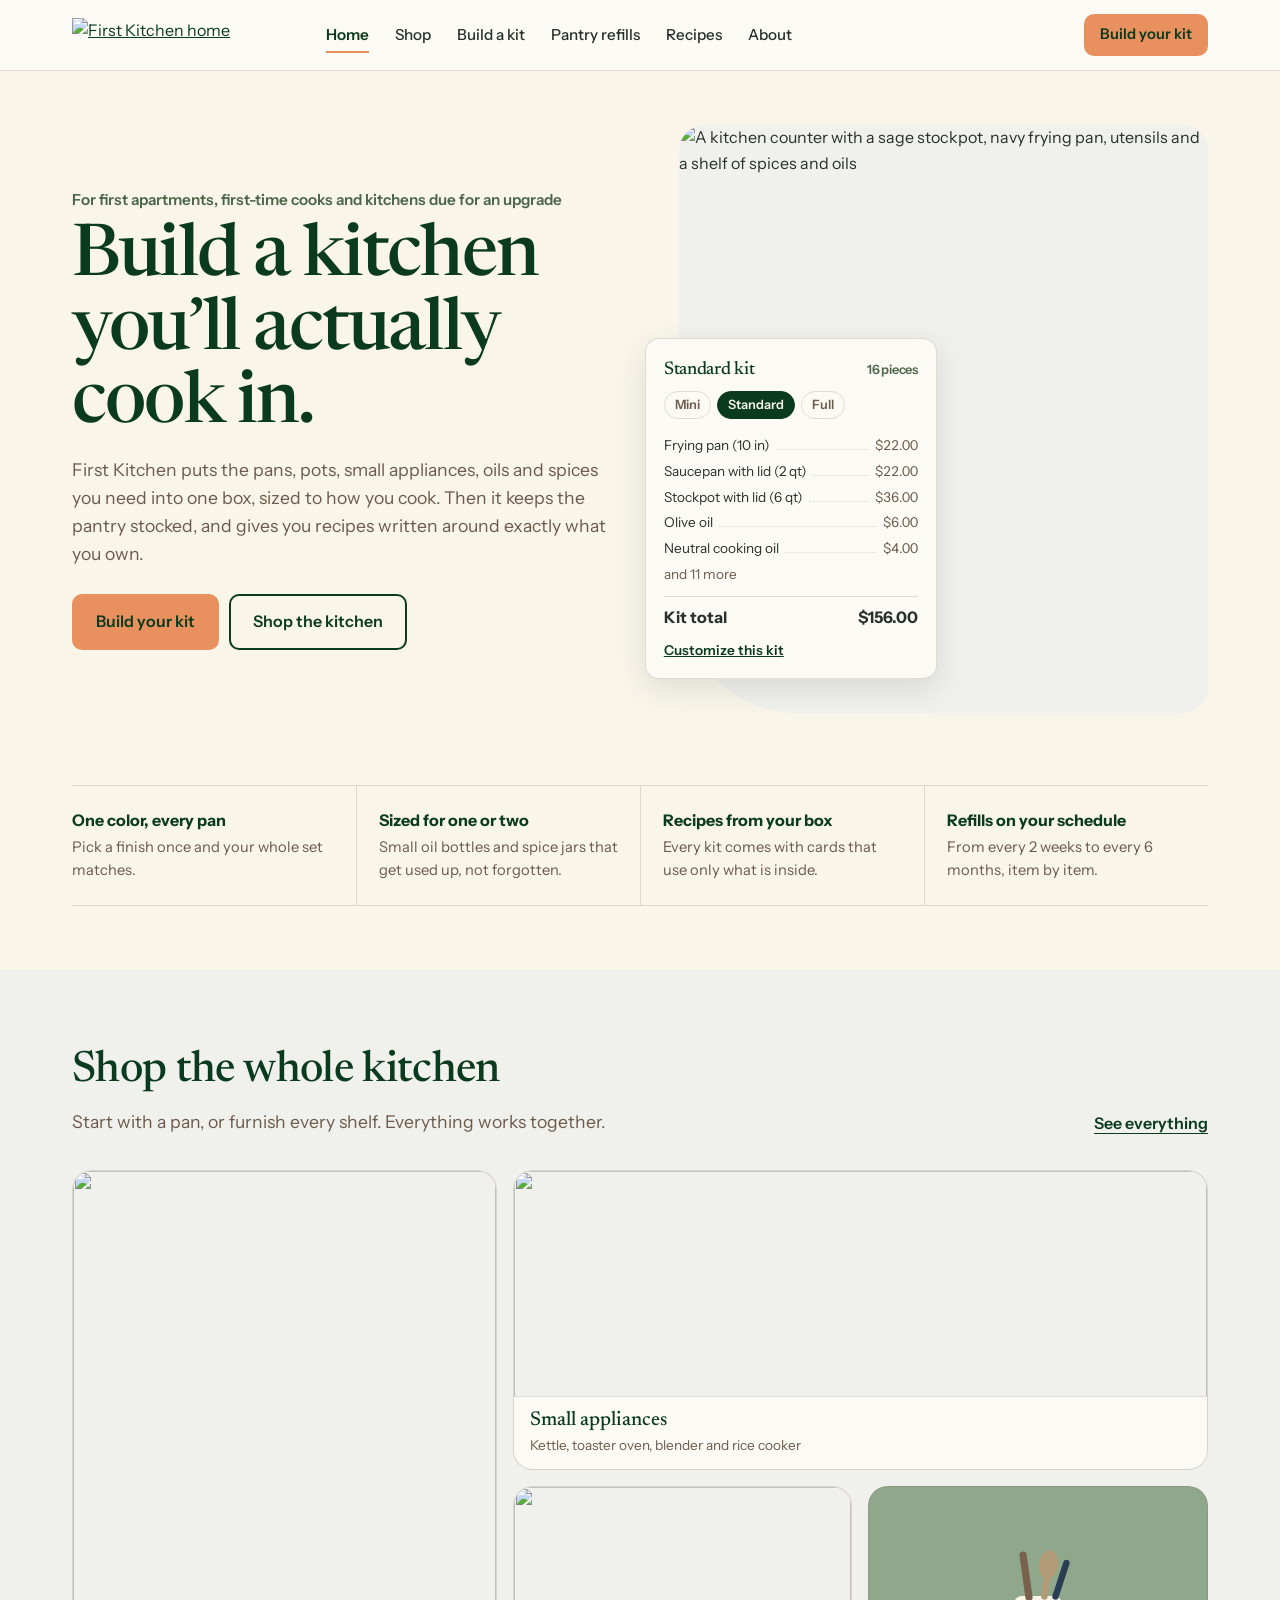
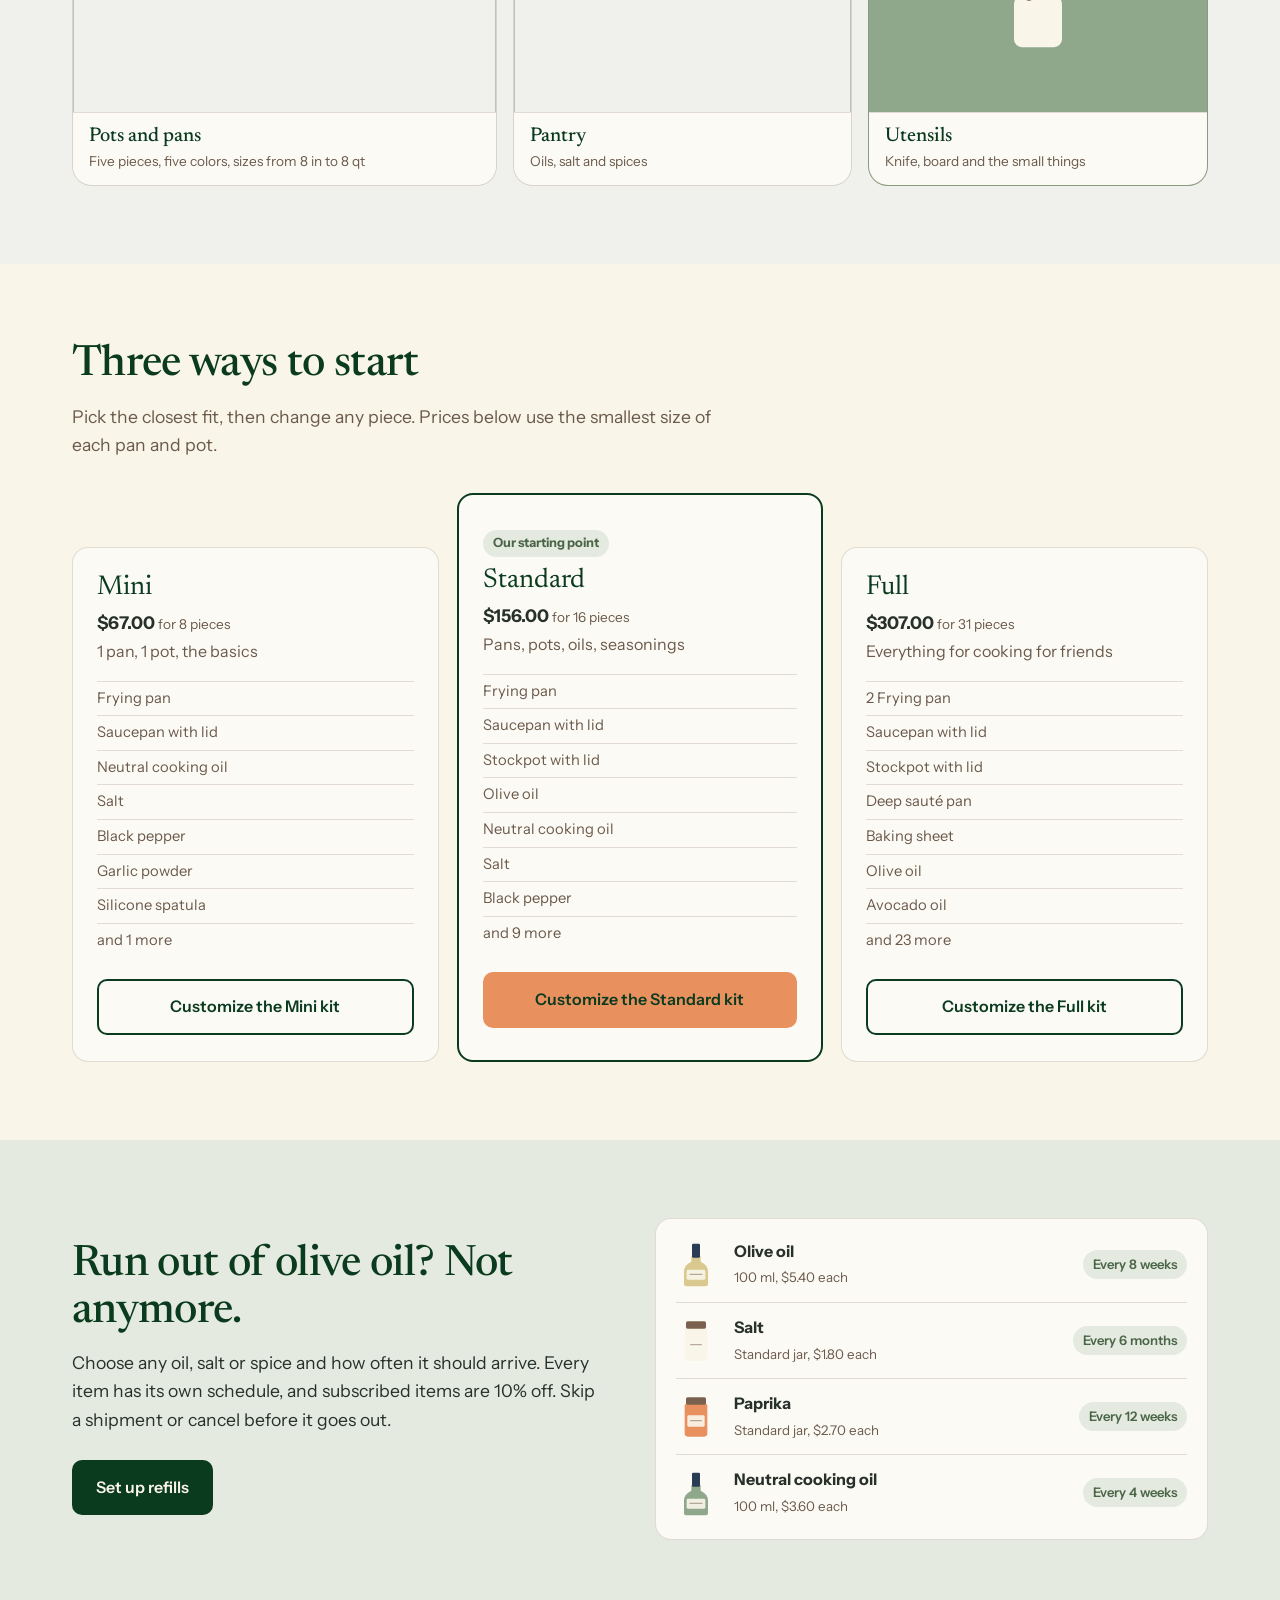
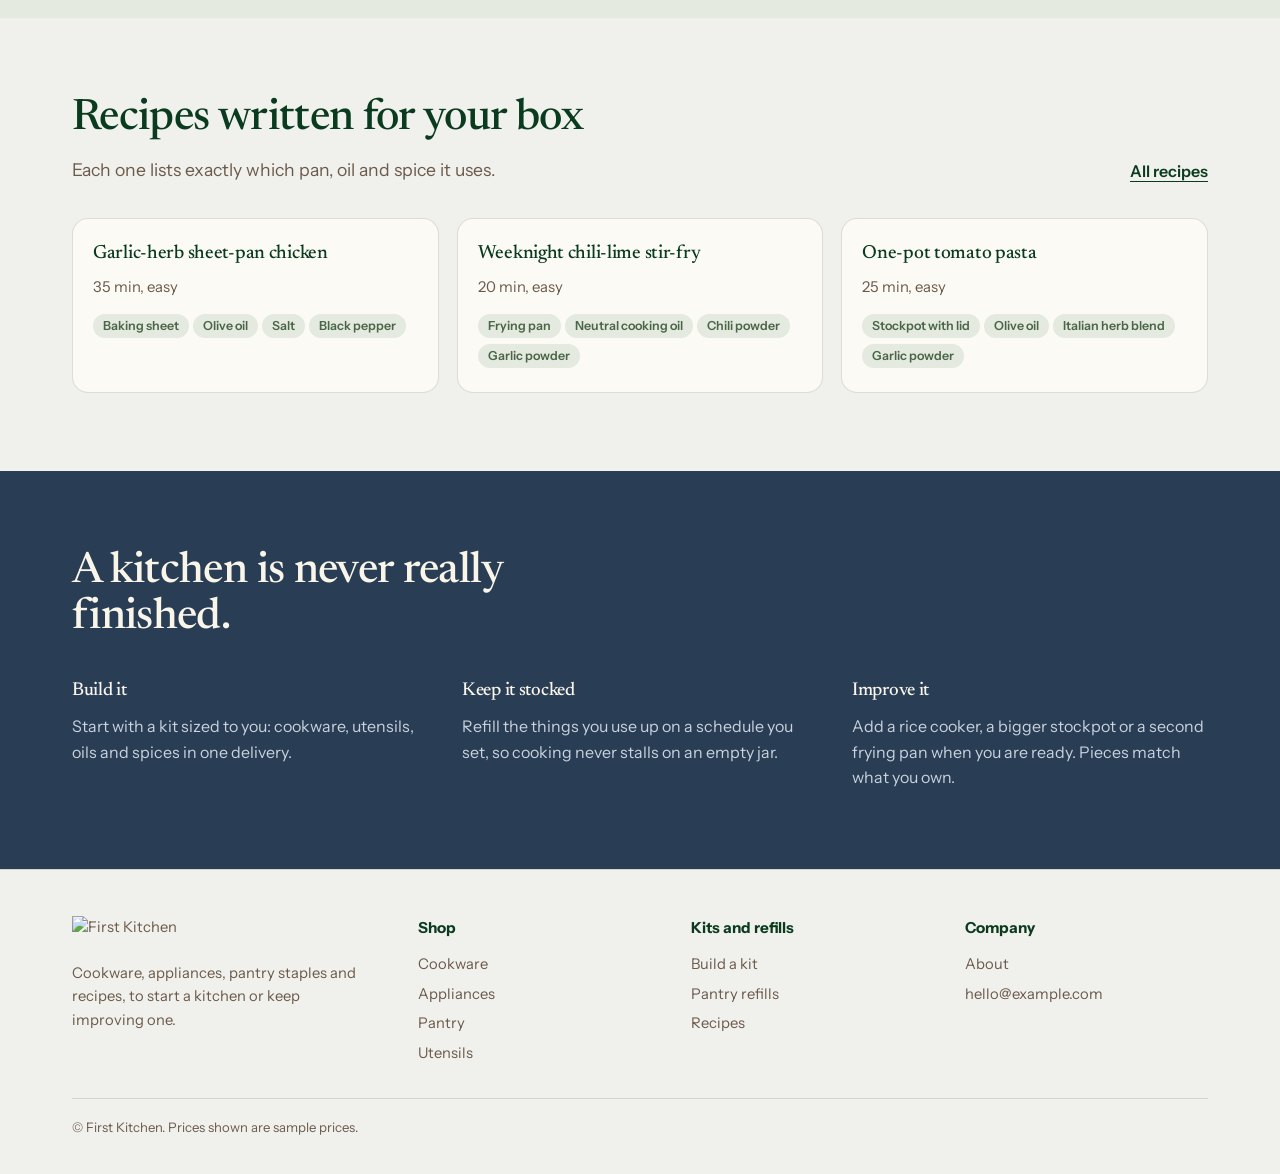
==== commit 25d108ef: "new site look" ====
--- a/index.html
+++ b/index.html
@@ -3,53 +3,142 @@
 <head>
 <meta charset="utf-8">
 <meta name="viewport" content="width=device-width, initial-scale=1, viewport-fit=cover">
-<title>First Kitchen — Build Your Starter Kitchen Set</title>
+<title>First Kitchen — Cookware, appliances, pantry refills and recipes</title>
+<meta name="description" content="Build a kitchen from the first pan to the last refill. Curated cookware, small appliances, oils and spices, and recipes matched to what you own.">
 <link rel="stylesheet" href="styles.css">
 </head>
 <body data-page="home">
+<main>
+<section class="band-cream">
+<div class="wrap hero">
+  <div>
+    <p class="kicker">For first apartments, first-time cooks and kitchens due for an upgrade</p>
+    <h1 class="display">Build a kitchen you’ll actually cook in.</h1>
+    <p class="lede">First Kitchen puts the pans, pots, small appliances, oils and spices you need into one box, sized to how you cook. Then it keeps the pantry stocked, and gives you recipes written around exactly what you own.</p>
+    <div class="actions">
+      <a class="btn" href="builder.html">Build your kit</a>
+      <a class="btn line" href="shop.html">Shop the kitchen</a>
+    </div>
+  </div>
+  <div class="hero-art">
+    <div class="frame"><img src="images/hero.svg" alt="A kitchen counter with a sage stockpot, navy frying pan, utensils and a shelf of spices and oils" width="900" height="1000"></div>
+    <aside class="packing" aria-label="What is in each kit">
+      <h3 id="pkName">Standard kit <span id="pkCount"></span></h3>
+      <div class="hero-tabs" role="group" aria-label="Kit size" id="pkTabs"></div>
+      <ul id="pkList"></ul>
+      <div class="pt"><span>Kit total</span><span id="pkTotal"></span></div>
+      <a id="pkLink" href="builder.html?preset=std">Customize this kit</a>
+    </aside>
+  </div>
+</div>
+<div class="wrap" style="padding-bottom:64px">
+  <div class="strip">
+    <div><b>One color, every pan</b>Pick a finish once and your whole set matches.</div>
+    <div><b>Sized for one or two</b>Small oil bottles and spice jars that get used up, not forgotten.</div>
+    <div><b>Recipes from your box</b>Every kit comes with cards that use only what is inside.</div>
+    <div><b>Refills on your schedule</b>From every 2 weeks to every 6 months, item by item.</div>
+  </div>
+</div>
+</section>
+
+<section class="band band-gray">
 <div class="wrap">
-<header class="hero">
-<h1>Your first kitchen, built your way.</h1>
-<p>Pick a starter size, then adjust every pan, pot, oil, spice, and utensil. Each set comes with recipe cards that use only what's in your box. Running low? Subscribe to your oils and seasonings and we'll refill them.</p>
-<a class="btn" href="builder.html">Build your kit</a>
-<a class="btn alt" href="subscribe.html" style="margin-left:6px">Subscribe to refills</a>
-</header>
+  <div class="head-row">
+    <div><h2 class="h2">Shop the whole kitchen</h2><p class="lede">Start with a pan, or furnish every shelf. Everything works together.</p></div>
+    <a class="link" href="shop.html">See everything</a>
+  </div>
+  <div class="mosaic">
+    <a class="tile cook" href="shop.html?cat=cookware"><img src="images/cookware.svg" alt="" width="900" height="700"><div class="lab"><b>Pots and pans</b><span>Five pieces, five colors, sizes from 8 in to 8 qt</span></div></a>
+    <a class="tile app" href="shop.html?cat=appliances"><img src="images/appliances.svg" alt="" width="900" height="700"><div class="lab"><b>Small appliances</b><span>Kettle, toaster oven, blender and rice cooker</span></div></a>
+    <a class="tile pantry" href="shop.html?cat=pantry"><img src="images/pantry.svg" alt="" width="900" height="700"><div class="lab"><b>Pantry</b><span>Oils, salt and spices</span></div></a>
+    <a class="tile tools" href="shop.html?cat=utensils"><div class="art" id="toolArt"></div><div class="lab"><b>Utensils</b><span>Knife, board and the small things</span></div></a>
+  </div>
+</div>
+</section>
 
-<h2 class="sec">What goes in your box</h2>
-<div class="grid">
-<a class="card" href="cookware.html"><h3>Pans &amp; pots</h3><p>Pick sizes and quantity for each.</p></a>
-<a class="card" href="cookware.html"><h3>Color ways</h3><p>Sage, cream, charcoal, terracotta, or navy.</p></a>
-<a class="card" href="subscribe.html"><h3>Oils</h3><p>Olive, avocado, sesame, or neutral.</p></a>
-<a class="card" href="subscribe.html"><h3>Seasonings</h3><p>Salt, pepper, garlic, paprika, and more.</p></a>
-<a class="card" href="subscribe.html"><h3>Extra spices</h3><p>Curry, taco blend, cinnamon, and others.</p></a>
-<a class="card" href="builder.html"><h3>Utensils</h3><p>Spatula, tongs, knife, board, and more.</p></a>
+<section class="band band-cream">
+<div class="wrap">
+  <div class="head-row">
+    <div><h2 class="h2">Three ways to start</h2><p class="lede">Pick the closest fit, then change any piece. Prices below use the smallest size of each pan and pot.</p></div>
+  </div>
+  <div class="tiers3" id="kits"></div>
 </div>
+</section>
 
-<h2 class="sec">How it works</h2>
-<div class="steps">
-<div class="card"><h3>Build</h3><p>Start with Mini, Standard or Full, then tweak every item.</p></div>
-<div class="card"><h3>Cook</h3><p>Every set includes recipe cards that use only what's in your box.</p></div>
-<div class="card"><h3>Refill</h3><p>Subscribe to oils and seasonings at any frequency, from every 2 weeks to every 6 months.</p></div>
+<section class="band band-sage">
+<div class="wrap split">
+  <div>
+    <h2 class="h2">Run out of olive oil? Not anymore.</h2>
+    <p class="lede" style="color:var(--ink)">Choose any oil, salt or spice and how often it should arrive. Every item has its own schedule, and subscribed items are 10% off. Skip a shipment or cancel before it goes out.</p>
+    <div class="actions"><a class="btn dark" href="subscribe.html">Set up refills</a></div>
+  </div>
+  <div class="sched" id="sched" aria-label="Example refill schedule"></div>
 </div>
+</section>
 
-<h2 class="sec">Meet the cookware</h2>
-<div class="grid" id="feat"></div>
-<p style="margin-top:14px"><a href="cookware.html">See all pots &amp; pans →</a></p>
+<section class="band band-gray">
+<div class="wrap">
+  <div class="head-row">
+    <div><h2 class="h2">Recipes written for your box</h2><p class="lede">Each one lists exactly which pan, oil and spice it uses.</p></div>
+    <a class="link" href="recipes.html">All recipes</a>
+  </div>
+  <div class="grid" id="rec"></div>
+</div>
+</section>
 
-<h2 class="sec">Never run out</h2>
-<div class="card" style="display:flex;gap:18px;align-items:center;flex-wrap:wrap;justify-content:space-between">
-<div><h3>Oil &amp; seasoning subscriptions</h3><p>Choose your own frequency for each item and save 10% on every delivery. Skip, change or cancel anytime.</p></div>
-<a class="btn" href="subscribe.html">Set up refills</a>
+<section class="band band-navy">
+<div class="wrap">
+  <h2 class="h2" style="max-width:20ch">A kitchen is never really finished.</h2>
+  <div class="triple" style="margin-top:34px">
+    <div><h3>Build it</h3><p class="muted">Start with a kit sized to you: cookware, utensils, oils and spices in one delivery.</p></div>
+    <div><h3>Keep it stocked</h3><p class="muted">Refill the things you use up on a schedule you set, so cooking never stalls on an empty jar.</p></div>
+    <div><h3>Improve it</h3><p class="muted">Add a rice cooker, a bigger stockpot or a second frying pan when you are ready. Pieces match what you own.</p></div>
+  </div>
 </div>
-</div>
+</section>
+</main>
 
 <script src="data.js"></script>
 <script src="site.js"></script>
 <script>
 (function(){
-var FK=window.FK;
-document.getElementById("feat").innerHTML=FK.COOK.slice(0,3).map(function(c){
-  return '<a class="card" href="product.html?id='+c.id+'"><div class="pic">'+FK.art(c.kind,FK.colorHex("sage"))+'</div><h3>'+c.n+'</h3><p>'+c.tag+'</p><div class="price">From '+FK.money(c.s[0][1])+'</div></a>';
+var FK=window.FK,$=function(i){return document.getElementById(i)},money=FK.money;
+$("toolArt").innerHTML=FK.art("tool","#F9F5E9");
+
+/* packing list card */
+var cur="std";
+function pack(){
+  var k=FK.kitTotal(cur),lines=FK.kitLines(cur),p=FK.PRE[cur],shown=lines.slice(0,5);
+  $("pkName").firstChild.nodeValue=p.n+" kit ";
+  $("pkCount").textContent=k.count+" pieces";
+  $("pkList").innerHTML=shown.map(function(n){return '<li><span>'+n[0]+'</span><span>'+money(n[1])+'</span></li>'}).join("")+(lines.length>5?'<li class="more"><span class="muted">and '+(lines.length-5)+' more</span></li>':'');
+  $("pkTotal").textContent=money(k.total);
+  $("pkLink").href="builder.html?preset="+cur;
+  [].forEach.call($("pkTabs").children,function(b){var on=b.dataset.k===cur;b.classList.toggle("on",on);b.setAttribute("aria-pressed",on)});
+}
+$("pkTabs").innerHTML=Object.keys(FK.PRE).map(function(k){return '<button type="button" data-k="'+k+'">'+FK.PRE[k].n+'</button>'}).join("");
+$("pkTabs").addEventListener("click",function(e){var b=e.target.closest("button");if(b){cur=b.dataset.k;pack()}});
+pack();
+
+/* kit tiers */
+$("kits").innerHTML=Object.keys(FK.PRE).map(function(k){
+  var p=FK.PRE[k],t=FK.kitTotal(k),names=FK.kitNames(k),shown=names.slice(0,7);
+  return '<div class="kit'+(k==="std"?' pick':'')+'">'+(k==="std"?'<span class="flag">Our starting point</span>':'')+
+  '<div class="nm2">'+p.n+'</div><div class="pr2">'+money(t.total)+' <span class="muted small" style="font-weight:400">for '+t.count+' pieces</span></div><p class="muted" style="margin:0">'+p.d+'</p>'+
+  '<ul>'+shown.map(function(n){return '<li>'+n+'</li>'}).join("")+(names.length>7?'<li>and '+(names.length-7)+' more</li>':'')+'</ul>'+
+  '<a class="btn '+(k==="std"?'':'line')+' block" href="builder.html?preset='+k+'">Customize the '+p.n+' kit</a></div>';
+}).join("");
+
+/* sample schedule */
+var rows=[["o1","bottle","#D9C98E","8w"],["s1","jar","#F9F5E9","6m"],["s4","jar","#E9905F","12w"],["o4","bottle","#8FA88B","4w"]];
+$("sched").innerHTML=rows.map(function(r){
+  var it=FK.itemById(r[0]),f=FK.freqById(r[3]);
+  return '<div class="srow">'+FK.art(r[1],r[2])+'<div><b>'+it[1]+'</b><small>'+(it[2]||"Standard jar")+', '+money(it[3]*(1-FK.SUB_DISCOUNT))+' each</small></div><span class="when">'+f.n+'</span></div>';
+}).join("");
+
+/* recipes */
+$("rec").innerHTML=FK.RECIPES.slice(0,3).map(function(r){
+  return '<a class="card" href="recipes.html#'+r.id+'"><h3>'+r.t+'</h3><p style="margin:6px 0 12px">'+r.time+', '+r.lvl.toLowerCase()+'</p>'+r.needs.slice(0,4).map(function(n){return '<span class="pill">'+n+'</span>'}).join("")+'</a>';
 }).join("");
 })();
 </script>
--- a/styles.css
+++ b/styles.css
@@ -1,124 +1,278 @@
-:root{--bg:#faf7f2;--card:#fff;--ink:#231d18;--muted:#6f655c;--accent:#b4501e;--accent-ink:#fff;--soft:#f6e9de;--line:#e7dfd5;
-box-sizing:border-box}
-@media (prefers-color-scheme:dark){:root:not([data-theme="light"]){--bg:#171310;--card:#211b17;--ink:#f3ece5;--muted:#a99d92;--accent:#f08a4b;--accent-ink:#2a1203;--soft:#2e2218;--line:#3a2f27}}
-:root[data-theme="dark"]{--bg:#171310;--card:#211b17;--ink:#f3ece5;--muted:#a99d92;--accent:#f08a4b;--accent-ink:#2a1203;--soft:#2e2218;--line:#3a2f27}
-html{scroll-behavior:smooth}
+@import url("https://fonts.googleapis.com/css2?family=Instrument+Sans:wght@400;500;600;700&family=Newsreader:ital,opsz,wght@0,6..72,400;0,6..72,500;0,6..72,600;1,6..72,400;1,6..72,500&display=swap");
+
+:root{
+  --cream:#F9F5E9; --gray:#F0F0EC; --off:#FCFAF5;
+  --terra:#E9905F; --terra-d:#D97B46; --sage:#8FA88B; --sage-d:#4A6547; --sage-t:#E4EADF;
+  --navy:#293D55; --brown:#79614E; --forest:#0B3B1E;
+  --ink:#27302B; --muted:#6B5A4B; --line:rgba(121,97,78,.2);
+  --serif:"Newsreader",Georgia,"Times New Roman",serif;
+  --sans:"Instrument Sans",system-ui,-apple-system,"Segoe UI",sans-serif;
+  --r:16px;
+}
 *{box-sizing:border-box}
-body{margin:0;background:var(--bg);color:var(--ink);font-family:system-ui,-apple-system,"Segoe UI",Roboto,sans-serif;line-height:1.5;padding-top:env(safe-area-inset-top,0px)}
-a{color:var(--accent)}
-.wrap{max-width:1040px;margin:0 auto;padding:0 18px}
-
-/* header / footer */
-.site-head{border-bottom:1px solid var(--line);background:var(--bg);position:sticky;top:0;z-index:10}
-.site-head .wrap{display:flex;align-items:center;gap:18px;padding-top:12px;padding-bottom:12px;flex-wrap:wrap}
-.brand{font-weight:800;font-size:1.1rem;color:var(--ink);text-decoration:none}
-.site-head nav{display:flex;gap:4px;flex-wrap:wrap;flex:1}
-.site-head nav a{color:var(--muted);text-decoration:none;font-weight:600;font-size:.92rem;padding:6px 10px;border-radius:8px}
-.site-head nav a:hover{color:var(--ink);background:var(--soft)}
-.site-head nav a.on{color:var(--accent);background:var(--soft)}
-.cta-sm{background:var(--accent);color:var(--accent-ink)!important;text-decoration:none;font-weight:700;font-size:.9rem;padding:8px 14px;border-radius:10px}
-.badge{display:inline-block;background:var(--accent);color:var(--accent-ink);border-radius:999px;font-size:.72rem;padding:1px 7px;margin-left:4px;vertical-align:middle}
-.site-foot{border-top:1px solid var(--line);margin-top:48px;padding:26px 0 40px;color:var(--muted);font-size:.88rem}
-.site-foot .wrap{display:flex;justify-content:space-between;gap:16px;flex-wrap:wrap}
-.site-foot a{color:var(--muted);margin-right:14px}
-
-/* type + hero */
-.hero{padding:34px 0 22px}
-.hero h1,.page-title{font-size:clamp(2rem,6vw,3.1rem);line-height:1.08;margin:0 0 10px;letter-spacing:-.02em}
-.page-title{font-size:clamp(1.7rem,5vw,2.4rem);padding-top:28px}
-.hero p,.lede{color:var(--muted);max-width:620px;margin:0 0 16px}
-h2.sec{font-size:1.35rem;margin:34px 0 12px}
-.crumbs{font-size:.85rem;color:var(--muted);padding-top:18px}
-.crumbs a{color:var(--muted)}
+html{scroll-behavior:smooth;-webkit-text-size-adjust:100%}
+@media (prefers-reduced-motion:reduce){html{scroll-behavior:auto}*{transition:none!important;animation:none!important}}
+body{margin:0;background:var(--cream);color:var(--ink);font-family:var(--sans);font-size:1rem;line-height:1.6;padding-top:env(safe-area-inset-top,0)}
+img{max-width:100%;display:block}
+a{color:var(--forest)}
+:focus-visible{outline:3px solid var(--navy);outline-offset:3px;border-radius:4px}
+.skip{position:absolute;left:-999px;top:8px;background:var(--forest);color:var(--cream);padding:10px 14px;border-radius:8px;z-index:50}
+.skip:focus{left:8px}
+.wrap{max-width:1180px;margin:0 auto;padding:0 22px}
+
+/* type */
+h1,h2,h3{font-family:var(--serif);color:var(--forest);font-weight:500;letter-spacing:-.015em;margin:0}
+.display{font-size:clamp(2.6rem,5.6vw,4.6rem);line-height:1.02;letter-spacing:-.025em}
+.h2{font-size:clamp(1.9rem,3.6vw,2.7rem);line-height:1.08}
+.h3{font-size:1.35rem;line-height:1.2}
+.lede{font-size:1.1rem;color:var(--muted);max-width:54ch;margin:14px 0 0}
+.kicker{font-weight:600;font-size:.95rem;color:var(--sage-d);margin:0 0 10px}
+.muted{color:var(--muted)}
+.small{font-size:.85rem}
+
+/* header */
+.site-head{background:var(--off);border-bottom:1px solid var(--line);position:sticky;top:0;z-index:30}
+.site-head .wrap{display:flex;align-items:center;gap:24px;min-height:70px}
+.brand{display:block;flex:none}
+.brand img{height:34px;width:auto}
+.site-head nav{display:flex;gap:2px;flex:1;margin-left:12px}
+.site-head nav a{color:var(--ink);text-decoration:none;font-weight:500;font-size:.95rem;padding:8px 12px;border-radius:8px;position:relative}
+.site-head nav a:hover{background:var(--gray)}
+.site-head nav a.on{color:var(--forest);font-weight:600}
+.site-head nav a.on::after{content:"";position:absolute;left:12px;right:12px;bottom:2px;height:2px;background:var(--terra)}
+[hidden]{display:none!important}
+.badge{display:inline-block;background:var(--forest);color:var(--cream);border-radius:999px;font-size:.7rem;font-weight:700;min-width:18px;padding:1px 6px;margin-left:5px;text-align:center}
+.menu-btn{display:none;margin-left:auto;background:none;border:1px solid var(--line);border-radius:10px;padding:8px 12px;font:inherit;font-weight:600;color:var(--forest);cursor:pointer}
+@media(max-width:900px){
+  .menu-btn{display:block}
+  .site-head .wrap{flex-wrap:wrap;gap:0 12px}
+  .site-head nav{display:none;flex-basis:100%;flex-direction:column;margin:0 0 12px;order:5}
+  .site-head nav.open{display:flex}
+  .site-head .cta-sm{display:none}
+}
 
 /* buttons */
-.btn{display:inline-block;text-align:center;background:var(--accent);color:var(--accent-ink);text-decoration:none;font:inherit;font-weight:700;padding:12px 20px;border-radius:10px;border:0;cursor:pointer}
+.btn{display:inline-block;text-align:center;background:var(--terra);color:var(--forest);text-decoration:none;font:inherit;font-weight:600;padding:13px 22px;border-radius:10px;border:2px solid var(--terra);cursor:pointer;transition:background .15s,border-color .15s}
+.btn:hover{background:var(--terra-d);border-color:var(--terra-d)}
+.btn.line{background:transparent;color:var(--forest);border-color:var(--forest)}
+.btn.line:hover{background:var(--forest);color:var(--cream)}
+.btn.dark{background:var(--forest);border-color:var(--forest);color:var(--cream)}
+.btn.dark:hover{background:#0f4b27}
+.btn.alt{background:transparent;color:var(--forest);border-color:var(--forest)}
+.btn.alt:hover{background:var(--forest);color:var(--cream)}
 .btn.block{display:block;width:100%}
-.btn.alt{background:transparent;color:var(--accent);border:2px solid var(--accent);padding:10px 18px}
 .btn.sm{padding:8px 14px;font-size:.9rem}
 .btn:disabled{opacity:.5;cursor:not-allowed}
-
-/* cards + grids */
-.grid{display:grid;gap:14px;grid-template-columns:repeat(3,1fr)}
+.cta-sm{background:var(--terra);color:var(--forest);text-decoration:none;font-weight:600;font-size:.92rem;padding:9px 16px;border-radius:10px;white-space:nowrap}
+.cta-sm:hover{background:var(--terra-d)}
+.actions{display:flex;gap:10px;flex-wrap:wrap;margin-top:26px}
+
+/* bands */
+.band{padding:78px 0}
+.band-cream{background:var(--cream)}.band-gray{background:var(--gray)}.band-off{background:var(--off)}
+.band-sage{background:var(--sage-t)}
+.band-navy{background:var(--navy);color:var(--cream)}
+.band-navy h2,.band-navy h3{color:var(--cream)}
+.band-navy .muted{color:#C9D2DD}
+.head-row{display:flex;justify-content:space-between;align-items:end;gap:20px;flex-wrap:wrap;margin-bottom:34px}
+.link{font-weight:600;color:var(--forest);text-underline-offset:4px}
+
+/* hero */
+.hero{display:grid;grid-template-columns:1.02fr .98fr;gap:56px;align-items:center;padding-top:54px;padding-bottom:72px}
+@media(max-width:900px){.hero{grid-template-columns:1fr;gap:34px;padding-top:30px;padding-bottom:48px}}
+.hero-art{position:relative}
+.hero-art .frame{border-radius:26px 26px 26px 120px;overflow:hidden;background:var(--gray);aspect-ratio:9/10}
+.hero-art .frame img{width:100%;height:100%;object-fit:cover}
+.packing{position:absolute;left:-34px;bottom:34px;width:292px;background:var(--off);border:1px solid var(--line);border-radius:14px;padding:16px 18px;box-shadow:0 10px 30px rgba(41,61,85,.12)}
+@media(max-width:900px){.packing{position:relative;left:auto;bottom:auto;width:calc(100% - 28px);max-width:340px;margin:-56px 14px 0}}
+.packing h3{font-size:1.15rem;display:flex;justify-content:space-between;align-items:baseline;gap:8px}
+.packing h3 span{font-family:var(--sans);font-size:.8rem;font-weight:600;color:var(--sage-d)}
+.packing ul{list-style:none;margin:10px 0 8px;padding:0;font-size:.85rem}
+.packing li{display:flex;align-items:baseline;gap:6px;padding:2px 0}
+.packing li::after{content:"";order:2;flex:1;border-bottom:1px dotted var(--line);min-width:12px}
+.packing li span+span{order:3;color:var(--muted);font-variant-numeric:tabular-nums}
+.packing .pt{display:flex;justify-content:space-between;border-top:1px solid var(--line);padding-top:8px;font-weight:700}
+.packing a{display:block;margin-top:10px;font-size:.85rem;font-weight:600}
+.hero-tabs{display:flex;gap:6px;margin:6px 0 14px}
+.hero-tabs button{font:inherit;font-size:.8rem;font-weight:600;background:none;border:1px solid var(--line);color:var(--muted);padding:3px 10px;border-radius:999px;cursor:pointer}
+.hero-tabs button.on{background:var(--forest);color:var(--cream);border-color:var(--forest)}
+
+/* value strip */
+.strip{display:grid;grid-template-columns:repeat(4,1fr);border-top:1px solid var(--line);border-bottom:1px solid var(--line)}
+.strip div{padding:22px 22px 22px 0;font-size:.92rem;color:var(--muted)}
+.strip div+div{padding-left:22px;border-left:1px solid var(--line)}
+.strip b{display:block;color:var(--forest);font-size:1rem;margin-bottom:2px}
+@media(max-width:820px){.strip{grid-template-columns:1fr 1fr}.strip div{padding:16px 14px 16px 0}.strip div:nth-child(3){padding-left:0;border-left:0}.strip div:nth-child(n+3){border-top:1px solid var(--line)}}
+
+/* shop mosaic */
+.mosaic{display:grid;gap:16px;grid-template-columns:1.25fr 1fr 1fr;grid-template-rows:300px 300px;grid-template-areas:"cook app app" "cook pantry tools"}
+.tile{position:relative;border-radius:20px;overflow:hidden;text-decoration:none;background:var(--gray);display:flex;flex-direction:column;border:1px solid var(--line)}
+.tile img{width:100%;flex:1;min-height:0;object-fit:cover;object-position:center top;transition:transform .5s}
+.tile:hover img{transform:scale(1.03)}
+.tile .lab{background:var(--off);border-top:1px solid var(--line);padding:12px 16px;color:var(--ink)}
+.tile .lab b{font-family:var(--serif);font-weight:500;font-size:1.25rem;color:var(--forest);display:block;line-height:1.15}
+.tile .lab span{font-size:.85rem;color:var(--muted)}
+.tile.cook{grid-area:cook}.tile.app{grid-area:app}.tile.pantry{grid-area:pantry}.tile.tools{grid-area:tools;background:var(--sage)}
+.tile.tools .art{flex:1;display:flex;align-items:center;justify-content:center;min-height:0}
+.tile.tools .art svg{height:120px}
+@media(max-width:820px){.mosaic{grid-template-columns:1fr 1fr;grid-template-rows:none;grid-auto-rows:230px;grid-template-areas:"cook cook" "app app" "pantry tools"}}
+@media(max-width:480px){.mosaic{grid-template-columns:1fr;grid-template-areas:"cook" "app" "pantry" "tools"}}
+
+/* kit tiers */
+.tiers3{display:grid;grid-template-columns:repeat(3,1fr);gap:18px;align-items:end}
+@media(max-width:860px){.tiers3{grid-template-columns:1fr;align-items:stretch}}
+.kit{background:var(--off);border:1px solid var(--line);border-radius:var(--r);padding:26px 24px}
+.kit.pick{border:2px solid var(--forest);padding-top:34px;padding-bottom:32px}
+.kit .nm2{font-family:var(--serif);font-size:1.7rem;color:var(--forest);line-height:1}
+.kit .pr2{font-size:1.1rem;font-weight:700;margin:8px 0 2px}
+.kit ul{list-style:none;padding:0;margin:16px 0 22px;font-size:.92rem;color:var(--muted);columns:1}
+.kit li{padding:5px 0;border-top:1px solid var(--line)}
+.kit .flag{display:inline-block;background:var(--sage-t);color:var(--sage-d);font-size:.8rem;font-weight:700;padding:3px 10px;border-radius:999px;margin-bottom:10px}
+
+/* pantry band */
+.split{display:grid;grid-template-columns:1fr 1.05fr;gap:56px;align-items:center}
+@media(max-width:860px){.split{grid-template-columns:1fr;gap:30px}}
+.sched{background:var(--off);border:1px solid var(--line);border-radius:var(--r);padding:8px 20px}
+.sched .srow{display:grid;grid-template-columns:44px 1fr auto;gap:14px;align-items:center;padding:12px 0;border-top:1px solid var(--line)}
+.sched .srow:first-child{border-top:0}
+.sched svg{width:40px;height:50px}
+.sched b{display:block}
+.sched small{color:var(--muted)}
+.sched .when{font-size:.82rem;font-weight:600;background:var(--sage-t);color:var(--sage-d);padding:4px 10px;border-radius:999px;white-space:nowrap}
+
+/* generic cards + grids */
+.grid{display:grid;gap:18px;grid-template-columns:repeat(3,1fr)}
+.grid.four{grid-template-columns:repeat(4,1fr)}
+@media(max-width:960px){.grid.four{grid-template-columns:repeat(2,1fr)}}
 @media(max-width:820px){.grid{grid-template-columns:repeat(2,1fr)}}
-@media(max-width:520px){.grid{grid-template-columns:1fr}}
-.card{background:var(--card);border:1px solid var(--line);border-radius:14px;padding:18px;color:var(--ink);text-decoration:none;display:block}
-a.card:hover{border-color:var(--accent)}
-.card h3{margin:0 0 4px;font-size:1.05rem}
-.card p{margin:0;color:var(--muted);font-size:.92rem}
-.card .price{margin-top:8px;font-weight:700;color:var(--ink)}
-.pic{height:140px;border-radius:10px;margin-bottom:12px;display:flex;align-items:center;justify-content:center;background:var(--soft)}
-.pic.big{height:340px}
-.pic svg{width:70%;height:80%}
-.pill{display:inline-block;font-size:.75rem;font-weight:700;background:var(--soft);color:var(--accent);padding:2px 9px;border-radius:999px;margin-right:4px}
+@media(max-width:520px){.grid,.grid.four{grid-template-columns:1fr}}
+.card{background:var(--off);border:1px solid var(--line);border-radius:var(--r);padding:20px;color:var(--ink);text-decoration:none;display:block}
+a.card{transition:border-color .15s,box-shadow .15s}
+a.card:hover{border-color:var(--forest);box-shadow:0 8px 22px rgba(41,61,85,.08)}
+.card h3{font-size:1.2rem;margin-bottom:4px}
+.card p{margin:0;color:var(--muted);font-size:.93rem}
+.card .price,.price{margin-top:10px;font-weight:700;font-variant-numeric:tabular-nums}
+.pic{aspect-ratio:4/3;border-radius:12px;margin-bottom:14px;display:flex;align-items:center;justify-content:center;background:var(--gray)}
+.pic.tint{background:var(--sage-t)}
+.pic svg{width:62%;height:78%}
+.pic.big{aspect-ratio:1/1;min-height:340px;border-radius:20px;background:var(--sage-t)}
+.pic.big svg{width:80%;height:80%}
+.pill{display:inline-block;font-size:.78rem;font-weight:600;background:var(--sage-t);color:var(--sage-d);padding:2px 10px;border-radius:999px;margin:0 4px 4px 0}
+.pill.t{background:#FBE6DA;color:#8A4A22}
+
+/* page heads */
+.page-head{padding:54px 0 34px;display:grid;grid-template-columns:1.2fr .8fr;gap:40px;align-items:end}
+.page-head.solo{grid-template-columns:1fr}
+@media(max-width:820px){.page-head{grid-template-columns:1fr;gap:24px;padding-top:34px}}
+.page-head .art{border-radius:20px 20px 20px 80px;overflow:hidden;aspect-ratio:16/10;background:var(--gray)}
+.page-head .art img{width:100%;height:100%;object-fit:cover;object-position:center top}
+.crumbs{font-size:.88rem;color:var(--muted);padding-top:24px}
+.crumbs a{color:var(--muted)}
 
 /* forms */
+select{padding:9px 10px;border:1px solid var(--line);border-radius:10px;background:var(--off);color:var(--ink);font:inherit}
+label.f{display:block;font-weight:600;font-size:.9rem;margin:18px 0 6px;color:var(--forest)}
+.tabs{display:flex;gap:4px;margin-bottom:6px;border-bottom:1px solid var(--line);flex-wrap:wrap}
+.tabs .opt{background:none;border:0;border-bottom:3px solid transparent;border-radius:0;padding:10px 14px;font:inherit;font-weight:600;color:var(--muted);cursor:pointer;margin-bottom:-1px}
+.tabs .opt.on{color:var(--forest);border-bottom-color:var(--terra);background:none}
+
+/* builder */
 .tiers{display:grid;grid-template-columns:repeat(3,1fr);gap:10px}
-@media(max-width:520px){.tiers{grid-template-columns:1fr}}
-.tier{border:2px solid var(--line);border-radius:12px;padding:14px;cursor:pointer;background:var(--bg);text-align:left;color:var(--ink);font:inherit}
-.tier b{display:block;font-size:1.05rem}
+@media(max-width:560px){.tiers{grid-template-columns:1fr}}
+.tier{border:2px solid var(--line);border-radius:12px;padding:14px;cursor:pointer;background:var(--cream);text-align:left;color:var(--ink);font:inherit}
+.tier b{display:block;font-family:var(--serif);font-size:1.25rem;font-weight:500;color:var(--forest)}
 .tier span{display:block;font-size:.85rem;color:var(--muted)}
-.tier.on{border-color:var(--accent);background:var(--soft)}
-.colors{display:flex;gap:12px;flex-wrap:wrap}
-.col{display:flex;flex-direction:column;align-items:center;gap:4px;background:none;border:0;cursor:pointer;color:var(--ink);font:inherit;font-size:.85rem}
-.sw{width:46px;height:46px;border-radius:50%;border:3px solid var(--line)}
+.tier.on{border-color:var(--forest);background:var(--off)}
+.colors{display:flex;gap:14px;flex-wrap:wrap}
+.col{display:flex;flex-direction:column;align-items:center;gap:6px;background:none;border:0;cursor:pointer;color:var(--ink);font:inherit;font-size:.85rem;padding:2px}
+.sw{width:46px;height:46px;border-radius:50%;border:1px solid rgba(0,0,0,.18)}
 .sw.sm{width:34px;height:34px}
-.col.on .sw{border-color:var(--accent);box-shadow:0 0 0 2px var(--card),0 0 0 4px var(--accent)}
-select,input[type=text],input[type=email]{padding:8px;border:1px solid var(--line);border-radius:8px;background:var(--bg);color:var(--ink);font:inherit}
-label.f{display:block;font-weight:600;font-size:.88rem;margin:12px 0 4px}
-
-/* builder */
-.layout{display:grid;grid-template-columns:1fr 330px;gap:22px;align-items:start;padding-bottom:110px}
-@media(max-width:820px){.layout{grid-template-columns:1fr}}
-.step{background:var(--card);border:1px solid var(--line);border-radius:14px;padding:18px;margin-bottom:16px}
-.step h2{font-size:1.1rem;margin:0 0 4px}
-.step .d{color:var(--muted);font-size:.9rem;margin:0 0 14px}
-.row{display:flex;align-items:center;gap:10px;padding:10px 0;border-top:1px solid var(--line);flex-wrap:wrap}
+.col.on .sw{box-shadow:0 0 0 3px var(--off),0 0 0 5px var(--forest)}
+.col.on{font-weight:700}
+.layout{display:grid;grid-template-columns:1fr 340px;gap:26px;align-items:start;padding-bottom:110px}
+@media(max-width:860px){.layout{grid-template-columns:1fr}}
+.step{background:var(--off);border:1px solid var(--line);border-radius:var(--r);padding:22px;margin-bottom:16px}
+.step h2{font-size:1.4rem;margin:0 0 4px}
+.step .d{color:var(--muted);font-size:.93rem;margin:0 0 14px}
+.row{display:flex;align-items:center;gap:12px;padding:12px 0;border-top:1px solid var(--line);flex-wrap:wrap}
 .row:first-of-type{border-top:0}
-.nm{flex:1;min-width:130px}
-.nm b{display:block}
+.nm{flex:1;min-width:140px}
+.nm b{display:block;font-weight:600}
 .nm small{color:var(--muted)}
-.nm a{color:var(--ink)}
+.nm a{color:var(--forest)}
 .st{display:flex;align-items:center;gap:8px}
-.st button{width:32px;height:32px;border-radius:50%;border:1px solid var(--line);background:var(--bg);color:var(--ink);font-size:1.1rem;cursor:pointer}
-.st span{min-width:18px;text-align:center;font-weight:700}
+.st button{width:34px;height:34px;border-radius:50%;border:1px solid var(--line);background:var(--cream);color:var(--forest);font-size:1.15rem;cursor:pointer}
+.st button:hover{border-color:var(--forest)}
+.st span{min-width:20px;text-align:center;font-weight:700}
 .pr{min-width:56px;text-align:right;font-variant-numeric:tabular-nums;color:var(--muted)}
-.sum{position:sticky;top:70px;background:var(--card);border:2px solid var(--accent);border-radius:14px;padding:18px}
-@media(max-width:820px){.sum{position:static}}
-.sum h2{margin:0 0 10px;font-size:1.1rem}
-.ln{display:flex;justify-content:space-between;gap:8px;font-size:.88rem;padding:3px 0}
+.sum{position:sticky;top:90px;background:var(--off);border:2px solid var(--forest);border-radius:var(--r);padding:22px}
+@media(max-width:860px){.sum{position:static}}
+.sum h2{margin:0 0 10px;font-size:1.4rem}
+.ln{display:flex;justify-content:space-between;gap:8px;font-size:.9rem;padding:4px 0}
 .ln span:first-child{color:var(--muted)}
-.tot{display:flex;justify-content:space-between;font-weight:800;font-size:1.25rem;border-top:1px solid var(--line);margin-top:10px;padding-top:10px}
-.note{font-size:.78rem;color:var(--muted);margin-top:10px}
-.bar{position:fixed;left:0;right:0;bottom:0;background:var(--card);border-top:1px solid var(--line);padding:10px 18px calc(10px + env(safe-area-inset-bottom,0px));display:none;justify-content:space-between;align-items:center;z-index:5}
-@media(max-width:820px){.bar{display:flex}}
+.tot{display:flex;justify-content:space-between;font-weight:700;font-size:1.3rem;border-top:1px solid var(--line);margin-top:10px;padding-top:12px}
+.note{font-size:.8rem;color:var(--muted);margin-top:10px}
+.bar{position:fixed;left:0;right:0;bottom:0;background:var(--off);border-top:1px solid var(--line);padding:10px 18px calc(10px + env(safe-area-inset-bottom,0px));display:none;justify-content:space-between;align-items:center;z-index:20}
+@media(max-width:860px){.bar{display:flex}}
 .bar b{font-size:1.15rem}
-.bar a{background:var(--accent);color:var(--accent-ink);text-decoration:none;font-weight:700;padding:10px 18px;border-radius:10px}
-.empty{color:var(--muted);font-size:.9rem}
-
-/* product detail */
-.pd{display:grid;grid-template-columns:1fr 1fr;gap:26px;align-items:start;padding-top:10px}
-@media(max-width:720px){.pd{grid-template-columns:1fr}}
-.pd h1{margin:0 0 6px;font-size:2rem;letter-spacing:-.02em}
+.bar a{background:var(--terra);color:var(--forest);text-decoration:none;font-weight:600;padding:10px 18px;border-radius:10px}
+.empty{color:var(--muted);font-size:.92rem}
+
+/* product */
+.pd{display:grid;grid-template-columns:1fr 1fr;gap:44px;align-items:start;padding:14px 0 20px}
+@media(max-width:780px){.pd{grid-template-columns:1fr;gap:24px}}
+.pd h1{font-size:clamp(2rem,4vw,3rem);margin:0 0 8px}
 .opts{display:flex;gap:8px;flex-wrap:wrap}
-.opt{border:2px solid var(--line);background:var(--bg);color:var(--ink);font:inherit;padding:8px 14px;border-radius:10px;cursor:pointer}
-.opt.on{border-color:var(--accent);background:var(--soft)}
-.specs{list-style:none;padding:0;margin:14px 0;color:var(--muted);font-size:.92rem}
-.specs li{padding:6px 0;border-top:1px solid var(--line)}
-.specs li b{color:var(--ink)}
-
-/* subscription */
-.sub-layout{display:grid;grid-template-columns:1fr 340px;gap:22px;align-items:start}
-@media(max-width:820px){.sub-layout{grid-template-columns:1fr}}
-.tabs{display:flex;gap:8px;margin-bottom:12px}
-.tabs .opt{font-weight:700}
-.sub-item{display:flex;gap:10px;align-items:center;flex-wrap:wrap;padding:10px 0;border-top:1px solid var(--line)}
+.opt{border:2px solid var(--line);background:var(--cream);color:var(--ink);font:inherit;padding:9px 14px;border-radius:10px;cursor:pointer}
+.opt.on{border-color:var(--forest);background:var(--off);font-weight:600}
+.specs{list-style:none;padding:0;margin:22px 0 0;font-size:.93rem}
+.specs li{display:flex;gap:14px;padding:9px 0;border-top:1px solid var(--line)}
+.specs li b{flex:0 0 96px;color:var(--forest)}
+.specs li span{color:var(--muted)}
+
+/* subscribe */
+.sub-layout{display:grid;grid-template-columns:1fr 360px;gap:26px;align-items:start;padding-bottom:20px}
+@media(max-width:900px){.sub-layout{grid-template-columns:1fr}}
+.sub-item{display:grid;grid-template-columns:44px 1fr auto;gap:6px 14px;align-items:center;padding:14px 0;border-top:1px solid var(--line)}
 .sub-item:first-child{border-top:0}
-.save{color:#2e7d4f;font-weight:700;font-size:.85rem}
-.faq details{background:var(--card);border:1px solid var(--line);border-radius:12px;padding:12px 16px;margin-bottom:10px}
-.faq summary{cursor:pointer;font-weight:700}
+.sub-item svg{width:40px;height:50px}
+.sub-item .ctl{grid-column:2/4;display:flex;gap:10px;align-items:center;flex-wrap:wrap}
+.faq details{background:var(--off);border:1px solid var(--line);border-radius:12px;padding:14px 18px;margin-bottom:10px}
+.faq summary{cursor:pointer;font-weight:600;color:var(--forest)}
 .faq p{color:var(--muted);margin:8px 0 0}
-.toast{position:fixed;left:50%;bottom:24px;transform:translateX(-50%);background:var(--ink);color:var(--bg);padding:10px 18px;border-radius:999px;font-weight:600;z-index:20;font-size:.9rem}
-.steps{counter-reset:s;display:grid;gap:12px;grid-template-columns:repeat(3,1fr)}
-@media(max-width:720px){.steps{grid-template-columns:1fr}}
-.steps .card::before{counter-increment:s;content:counter(s);display:inline-flex;width:28px;height:28px;border-radius:50%;background:var(--accent);color:var(--accent-ink);align-items:center;justify-content:center;font-weight:800;margin-bottom:8px}
+.toast{position:fixed;left:50%;bottom:24px;transform:translateX(-50%);background:var(--forest);color:var(--cream);padding:11px 20px;border-radius:12px;font-weight:600;z-index:60;font-size:.92rem;max-width:90vw}
+
+/* shop */
+.filters{display:flex;justify-content:space-between;align-items:center;gap:18px;flex-wrap:wrap;margin-bottom:26px}
+.filters .tabs{border:0;margin:0}
+.filters .tabs .opt{border:1px solid var(--line);border-radius:999px;margin:0;padding:7px 16px;background:var(--off)}
+.filters .tabs .opt.on{background:var(--forest);color:var(--cream);border-color:var(--forest)}
+.pcard{display:flex;flex-direction:column}
+.pcard .grow{flex:1}
+.pcard .acts{display:flex;gap:8px;margin-top:12px;flex-wrap:wrap}
+
+/* recipes + steps */
+.steps{display:grid;gap:18px;grid-template-columns:repeat(3,1fr)}
+@media(max-width:760px){.steps{grid-template-columns:1fr}}
+.recipe summary{cursor:pointer;font-weight:600;color:var(--forest);margin-top:12px}
+.recipe ol{color:var(--muted);padding-left:20px;margin:10px 0 0}
+
+/* about / prose */
+.prose{max-width:62ch;font-size:1.08rem}
+.prose p{margin:0 0 1.1em}
+.triple{display:grid;grid-template-columns:repeat(3,1fr);gap:34px}
+@media(max-width:820px){.triple{grid-template-columns:1fr;gap:22px}}
+.triple h3{margin-bottom:8px}
+.triple p{margin:0}
+
+/* footer */
+.site-foot{background:var(--gray);border-top:1px solid var(--line);padding:46px 0 36px;font-size:.92rem;color:var(--muted)}
+.site-foot .cols{display:grid;grid-template-columns:1.3fr 1fr 1fr 1fr;gap:30px}
+@media(max-width:760px){.site-foot .cols{grid-template-columns:1fr 1fr}}
+.site-foot img{height:34px;width:auto;margin-bottom:12px}
+.site-foot h4{margin:0 0 10px;color:var(--forest);font-size:.95rem}
+.site-foot a{display:block;color:var(--muted);text-decoration:none;padding:3px 0}
+.site-foot a:hover{color:var(--forest);text-decoration:underline}
+.site-foot .legal{margin-top:30px;padding-top:18px;border-top:1px solid var(--line);font-size:.82rem}
+.tile.app img{object-position:center 62%}
+.packing li.more::after{display:none}
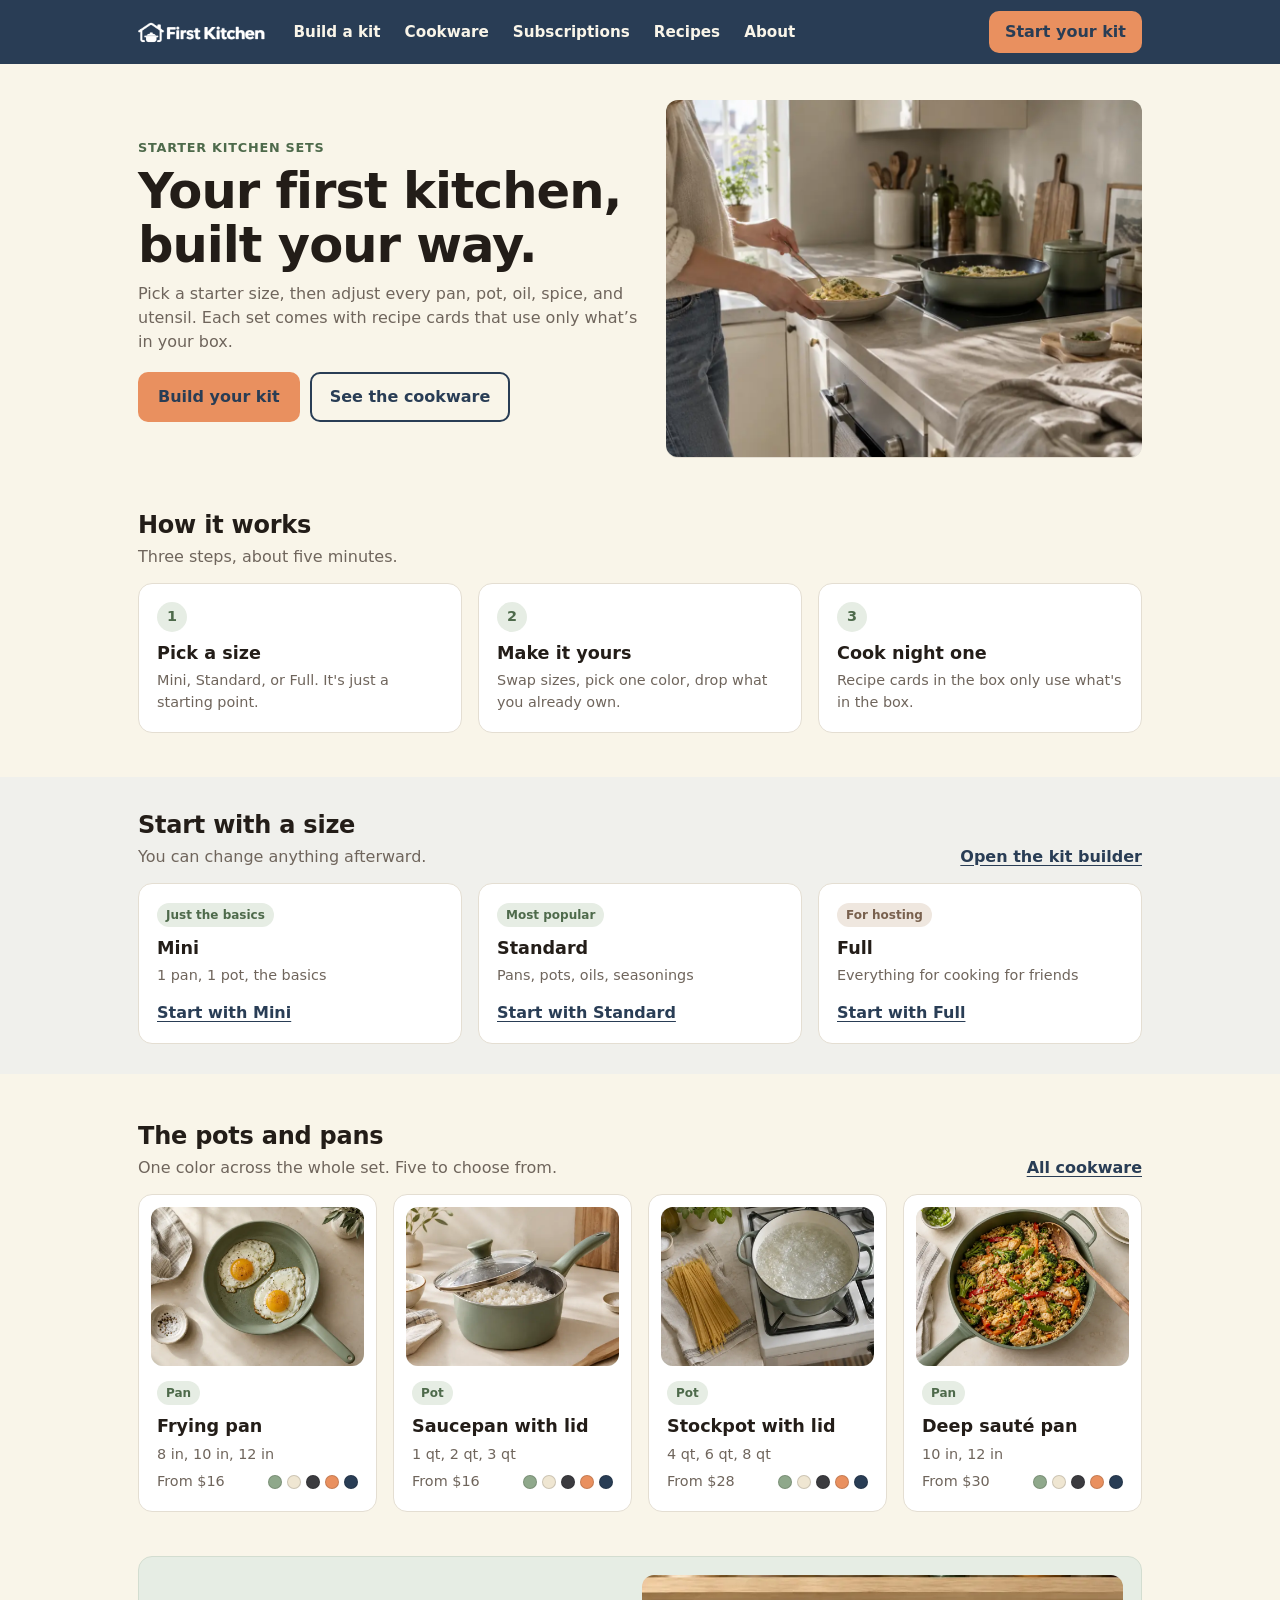
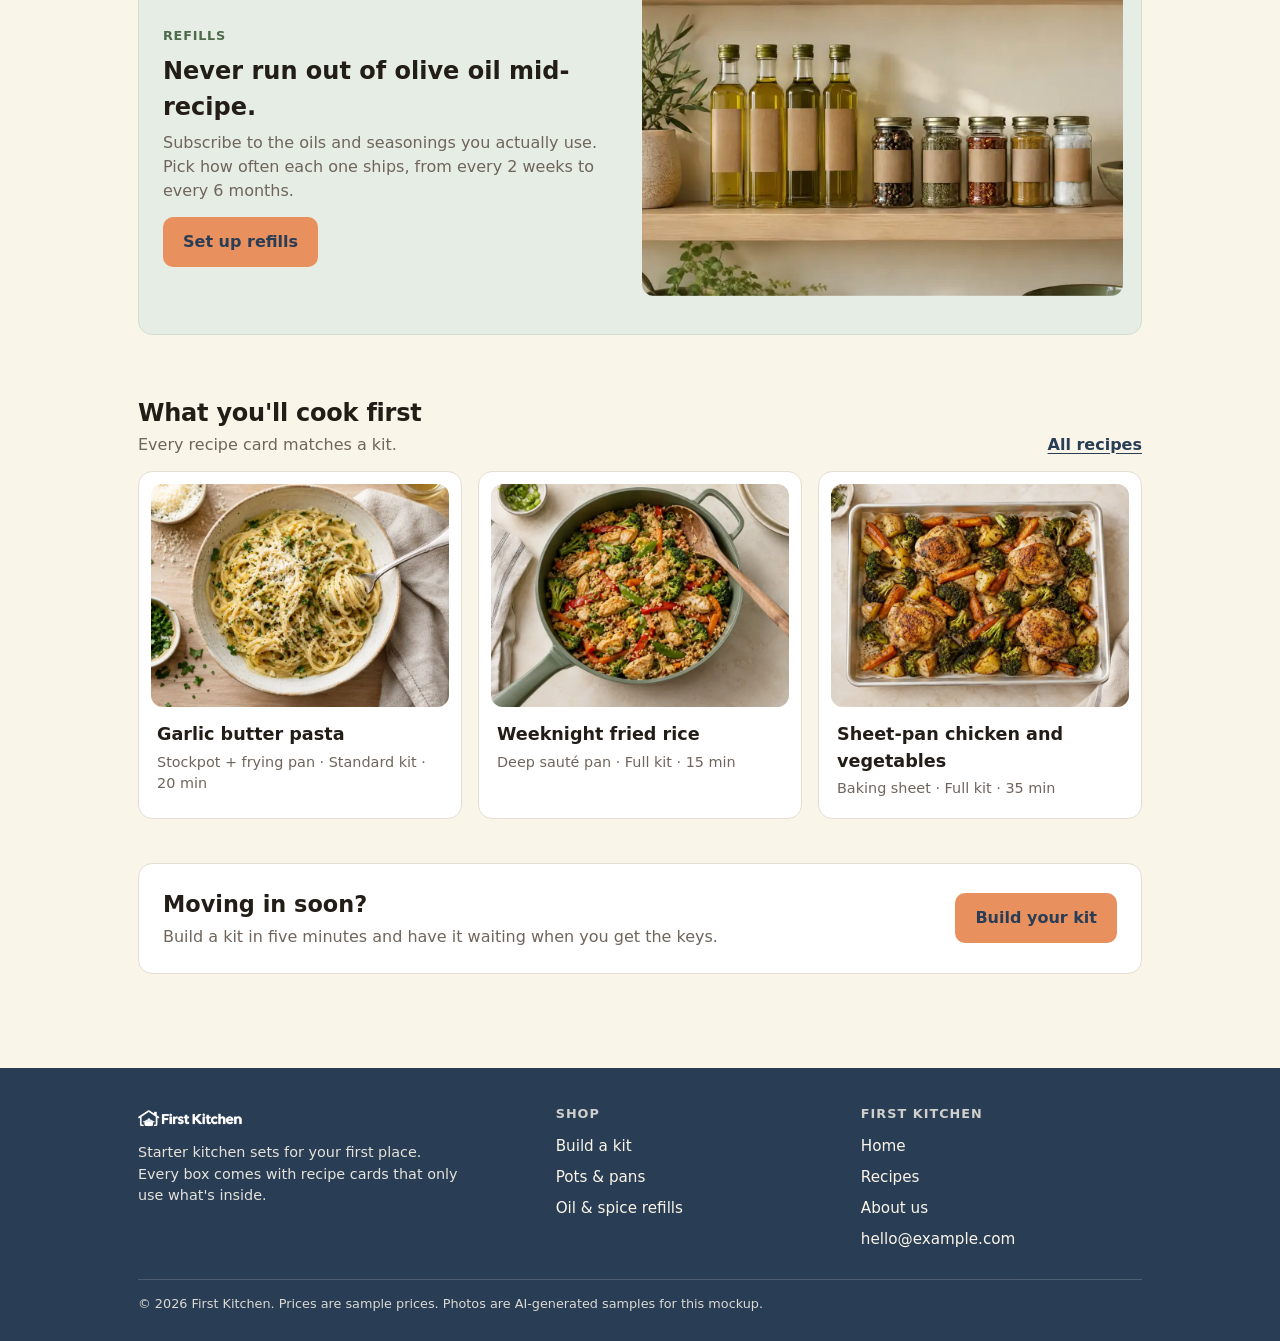
==== commit 70e64ce8: "Rename first-kitchen-website.html to index.html" ====
--- a/index.html
+++ b/index.html
@@ -2,144 +2,701 @@
 <html lang="en">
 <head>
 <meta charset="utf-8">
-<meta name="viewport" content="width=device-width, initial-scale=1, viewport-fit=cover">
-<title>First Kitchen — Cookware, appliances, pantry refills and recipes</title>
-<meta name="description" content="Build a kitchen from the first pan to the last refill. Curated cookware, small appliances, oils and spices, and recipes matched to what you own.">
-<link rel="stylesheet" href="styles.css">
+<meta name="viewport" content="width=device-width, initial-scale=1">
+<title>First Kitchen | Starter kitchen sets for your first place</title>
+<meta name="description" content="Build a starter kitchen set your way: pots, pans, oils, spices and utensils, with recipe cards that only use what's in the box.">
+<meta name="theme-color" content="#293D55">
+<link rel="icon" href="[data-uri]">
+<style>
+:root{
+--cream:#F9F5E9; --gray:#F0F0EC; --offwhite:#FCFAF5;
+--terra:#E9905F; --sage:#8FA88B; --navy:#293D55; --brown:#79614E;
+--bg:var(--cream); --card:#fff; --ink:#231d18; --muted:#6f655c;
+--accent:var(--terra); --accent-ink:var(--navy);
+--soft:#FBEADF;
+--sage-tint:#E6EDE4; --sage-ink:#4E6A4B;
+--line:#e4ded2; --field:#8E8478;
+--focus:var(--navy);
+--r-card:14px; --r-inner:12px; --r-btn:10px; --r-field:8px;
+--font:system-ui,-apple-system,"Segoe UI",Roboto,sans-serif;
+}
+html{scroll-behavior:smooth}
+*{box-sizing:border-box}
+body{margin:0;background:var(--bg);color:var(--ink);font-family:var(--font);line-height:1.5}
+img{max-width:100%;display:block}
+a{color:var(--navy)}
+:focus-visible{outline:3px solid var(--focus);outline-offset:2px;border-radius:4px}
+.wrap{max-width:1040px;margin:0 auto;padding:0 18px}
+.skip{position:absolute;left:-999px;top:8px;background:var(--card);color:var(--navy);padding:8px 12px;border-radius:8px;z-index:20}
+.skip:focus{left:12px}
+.site-head{background:var(--navy);color:var(--cream)}
+.site-head .wrap{display:flex;align-items:center;gap:18px;min-height:64px;flex-wrap:wrap}
+.logo{display:block;flex:none;padding:12px 0}
+.logo img{height:34px;width:auto}
+.site-head nav{flex:1}
+.menu{display:flex;gap:4px;margin:0;padding:0;list-style:none;flex-wrap:wrap}
+.menu a{display:block;color:var(--cream);text-decoration:none;font-weight:600;font-size:.95rem;padding:8px 10px;border-radius:8px}
+.menu a:hover{background:rgba(255,255,255,.08)}
+.menu a[aria-current="page"]{box-shadow:inset 0 -3px 0 var(--terra);border-radius:8px 8px 0 0}
+.head-cta{flex:none;background:var(--accent);color:var(--accent-ink);text-decoration:none;font-weight:700;padding:9px 16px;border-radius:var(--r-btn)}
+@media(max-width:820px){
+.site-head .wrap{gap:0;padding-top:4px}
+.logo img{height:26px}
+.head-cta{margin-left:auto;padding:8px 12px;font-size:.9rem}
+.site-head nav{order:3;flex:0 0 100%;min-width:0}
+.menu{flex-wrap:wrap;gap:0 2px;padding-bottom:6px;margin:0 -8px}
+.menu a{white-space:nowrap;font-size:.88rem;padding:8px}
+}
+.site-foot{background:var(--navy);color:var(--cream);margin-top:56px;padding:36px 0 28px}
+.foot-grid{display:grid;grid-template-columns:1.4fr 1fr 1fr;gap:24px}
+@media(max-width:640px){.foot-grid{grid-template-columns:1fr 1fr}.foot-grid>div:first-child{grid-column:1/-1}}
+.site-foot img{height:28px;width:auto;margin-bottom:10px}
+.site-foot p{margin:0;font-size:.9rem;opacity:.9;max-width:320px}
+.site-foot h2{font-size:.8rem;text-transform:uppercase;letter-spacing:.08em;margin:0 0 8px;color:var(--cream);opacity:.8}
+.site-foot ul{list-style:none;margin:0;padding:0}
+.site-foot li a{color:var(--cream);text-decoration:none;display:inline-block;padding:4px 0;font-size:.95rem}
+.site-foot li a:hover{text-decoration:underline}
+.fine{border-top:1px solid rgba(249,245,233,.2);margin-top:24px;padding-top:14px;font-size:.8rem;opacity:.85}
+.hero{padding:28px 0 20px}
+.hero h1,.h1{font-size:clamp(2rem,6vw,3.1rem);line-height:1.08;margin:0 0 10px;letter-spacing:-.02em}
+.hero p{color:var(--muted);max-width:600px;margin:0}
+.hero-split{display:grid;grid-template-columns:1.05fr 1fr;gap:28px;align-items:center;padding:36px 0 28px}
+@media(max-width:820px){.hero-split{grid-template-columns:1fr;padding-top:24px}}
+.hero-actions{display:flex;gap:10px;flex-wrap:wrap;margin-top:18px}
+.eyebrow{display:inline-block;font-size:.8rem;font-weight:700;letter-spacing:.06em;text-transform:uppercase;color:var(--sage-ink);margin-bottom:8px}
+.section{padding:22px 0}
+.section-head{display:flex;justify-content:space-between;align-items:end;gap:12px;margin-bottom:14px;flex-wrap:wrap}
+.section-head h2{font-size:1.5rem;margin:0;letter-spacing:-.01em}
+.section-head p{margin:2px 0 0;color:var(--muted)}
+.band{background:var(--gray);padding:30px 0;margin:22px 0}
+.card,.step{background:var(--card);border:1px solid var(--line);border-radius:var(--r-card);padding:18px;margin-bottom:16px}
+.card h2,.card h3,.step h2{font-size:1.1rem;margin:0 0 4px}
+.card .d,.step .d{color:var(--muted);font-size:.9rem;margin:0 0 14px}
+.card p{margin:0 0 10px}
+.card > :last-child{margin-bottom:0}
+.card-link{display:block;text-decoration:none;color:inherit;transition:border-color .15s}
+.card-link:hover{border-color:var(--field)}
+.card.sage{background:var(--sage-tint);border-color:#d3ddd0}
+.grid{display:grid;gap:16px}
+.g2{grid-template-columns:repeat(2,1fr)}.g3{grid-template-columns:repeat(3,1fr)}.g4{grid-template-columns:repeat(4,1fr)}
+@media(max-width:900px){.g4{grid-template-columns:repeat(2,1fr)}}
+@media(max-width:820px){.g3{grid-template-columns:1fr 1fr}}
+@media(max-width:560px){.g2,.g3,.g4{grid-template-columns:1fr}}
+.grid > .card{margin-bottom:0}
+.num{display:inline-grid;place-items:center;width:30px;height:30px;border-radius:50%;background:var(--sage-tint);color:var(--sage-ink);font-weight:800;font-size:.9rem;margin-bottom:8px}
+.tag{display:inline-block;font-size:.75rem;font-weight:700;padding:3px 9px;border-radius:999px;background:var(--sage-tint);color:var(--sage-ink)}
+.tag.brown{background:#EFE7DF;color:var(--brown)}
+.tags{display:flex;gap:6px;flex-wrap:wrap}
+.photo{position:relative;border:2px dashed #b9c6b5;border-radius:var(--r-inner);background:repeating-linear-gradient(135deg,#EEF2EC 0 14px,#E8EDE6 14px 28px);display:flex;flex-direction:column;justify-content:flex-end;overflow:hidden;color:var(--sage-ink)}
+.photo.r43{aspect-ratio:4/3}.photo.r32{aspect-ratio:3/2}.photo.r11{aspect-ratio:1/1}.photo.r169{aspect-ratio:16/9}.photo.r45{aspect-ratio:4/5}
+.photo .ph{position:absolute;top:10px;left:10px;font-size:.7rem;font-weight:800;letter-spacing:.06em;text-transform:uppercase;background:#fff;border:1px solid #d3ddd0;padding:3px 8px;border-radius:999px}
+.photo .pd{margin:10px;background:rgba(255,255,255,.92);border-radius:8px;padding:6px 9px;font-size:.78rem;line-height:1.35;color:var(--ink)}
+.photo img{position:absolute;inset:0;width:100%;height:100%;object-fit:cover}
+.card .photo{margin:-6px -6px 14px}
+.btn{display:inline-block;text-align:center;background:var(--accent);color:var(--accent-ink);text-decoration:none;font:inherit;font-weight:700;padding:13px 20px;border-radius:var(--r-btn);border:0;cursor:pointer}
+.btn:hover{box-shadow:0 0 0 3px #f6d2bd}
+.btn.block{display:block;width:100%;margin-top:12px}
+.btn.alt{background:transparent;color:var(--navy);border:2px solid var(--navy);padding:11px 18px}
+.btn.alt.block{margin-top:8px}
+.btn.alt:hover{background:#fff;box-shadow:none}
+.btn.small{padding:8px 14px;font-size:.9rem}
+.btn.alt.small{padding:6px 12px}
+.textlink{color:var(--navy);font-weight:700;text-decoration:underline;text-underline-offset:3px}
+.linkbtn{background:none;border:0;padding:4px 2px;font:inherit;font-size:.85rem;color:var(--navy);text-decoration:underline;text-underline-offset:3px;cursor:pointer}
+.layout{display:grid;grid-template-columns:1fr 330px;gap:22px;align-items:start;padding-bottom:40px}
+@media(max-width:820px){.layout{grid-template-columns:1fr;padding-bottom:90px}}
+.tiers{display:grid;grid-template-columns:repeat(3,1fr);gap:10px}
+@media(max-width:520px){.tiers{grid-template-columns:1fr}}
+.tier{border:2px solid var(--line);border-radius:var(--r-inner);padding:14px;cursor:pointer;background:var(--offwhite);text-align:left;color:var(--ink);font:inherit}
+.tier b{display:block;font-size:1.05rem}
+.tier span{display:block;font-size:.85rem;color:var(--muted)}
+.tier.on{border-color:var(--navy);background:var(--soft)}
+.colors{display:flex;gap:12px;flex-wrap:wrap}
+.col{display:flex;flex-direction:column;align-items:center;gap:4px;background:none;border:0;cursor:pointer;color:var(--ink);font:inherit;font-size:.85rem;padding:2px}
+.sw{width:46px;height:46px;border-radius:50%;border:3px solid var(--line)}
+.col.on .sw{border-color:var(--card);box-shadow:0 0 0 2px var(--card),0 0 0 4px var(--navy)}
+.col.on{font-weight:700}
+.row{display:flex;align-items:center;gap:10px;padding:10px 0;border-top:1px solid var(--line);flex-wrap:wrap}
+.row:first-of-type,.row:first-child{border-top:0}
+.nm{flex:1;min-width:130px}
+.nm b{display:block}
+.nm small{color:var(--muted)}
+select,input[type=text],input[type=email],textarea{padding:8px;border:1px solid var(--field);border-radius:var(--r-field);background:var(--offwhite);color:var(--ink);font:inherit}
+label.fl{display:block;font-size:.85rem;font-weight:600;margin:0 0 4px}
+.st{display:flex;align-items:center;gap:8px}
+.st button{width:32px;height:32px;border-radius:50%;border:1px solid var(--field);background:var(--offwhite);color:var(--ink);font-size:1.1rem;cursor:pointer;font-family:var(--font);line-height:1}
+.st span{min-width:18px;text-align:center;font-weight:700}
+.pr{min-width:56px;text-align:right;font-variant-numeric:tabular-nums;color:var(--muted)}
+.sum{position:sticky;top:12px;background:var(--card);border:2px solid var(--accent);border-radius:var(--r-card);padding:18px}
+@media(max-width:820px){.sum{position:static}}
+.sum h2{margin:0 0 10px;font-size:1.1rem}
+.ln{display:flex;justify-content:space-between;gap:8px;font-size:.88rem;padding:3px 0}
+.ln span:first-child{color:var(--muted)}
+.tot{display:flex;justify-content:space-between;font-weight:800;font-size:1.25rem;border-top:1px solid var(--line);margin-top:10px;padding-top:10px}
+.note{font-size:.78rem;color:var(--muted);margin-top:10px}
+.bar{position:fixed;left:0;right:0;bottom:0;background:var(--card);border-top:1px solid var(--line);padding:10px 18px calc(10px + env(safe-area-inset-bottom,0px));display:none;justify-content:space-between;align-items:center;z-index:5}
+@media(max-width:820px){.bar{display:flex}}
+.bar b{font-size:1.15rem}
+.bar a{background:var(--accent);color:var(--accent-ink);text-decoration:none;font-weight:700;padding:10px 18px;border-radius:var(--r-btn)}
+.empty{color:var(--muted);font-size:.9rem}
+.toast{position:fixed;left:50%;bottom:20px;transform:translateX(-50%);background:var(--navy);color:var(--cream);padding:10px 16px;border-radius:var(--r-btn);font-weight:600;z-index:30;display:none}
+.toast.show{display:block}
+.prod-card .meta{display:flex;justify-content:space-between;align-items:center;gap:8px;margin-top:6px}
+.prod-card .from{color:var(--muted);font-size:.9rem}
+.dots{display:flex;gap:5px}
+.dots i{width:14px;height:14px;border-radius:50%;border:1px solid rgba(0,0,0,.15);display:block}
+.pdp{display:grid;grid-template-columns:1.1fr 1fr;gap:22px;align-items:start;padding-top:20px}
+@media(max-width:820px){.pdp{grid-template-columns:1fr}}
+.thumbs{display:grid;grid-template-columns:repeat(3,1fr);gap:10px;margin-top:10px}
+.crumb{font-size:.85rem;color:var(--muted);padding-top:16px}
+.crumb a{color:var(--navy)}
+.sizes{display:grid;grid-template-columns:repeat(auto-fill,minmax(96px,1fr));gap:8px}
+.size{border:2px solid var(--line);border-radius:var(--r-inner);padding:10px;background:var(--offwhite);font:inherit;color:var(--ink);cursor:pointer;text-align:left}
+.size b{display:block}
+.size span{font-size:.85rem;color:var(--muted)}
+.size.on{border-color:var(--navy);background:var(--soft)}
+.price{font-size:1.6rem;font-weight:800;margin:6px 0 2px}
+.spec{width:100%;border-collapse:collapse;font-size:.92rem}
+.spec th,.spec td{text-align:left;padding:8px 0;border-top:1px solid var(--line);vertical-align:top}
+.spec th{width:38%;color:var(--muted);font-weight:600}
+.checks{margin:0;padding:0;list-style:none}
+.checks li{padding:4px 0 4px 26px;position:relative}
+.checks li::before{content:"";position:absolute;left:4px;top:11px;width:10px;height:6px;border-left:2px solid var(--sage-ink);border-bottom:2px solid var(--sage-ink);transform:rotate(-45deg)}
+.sub-row{display:grid;grid-template-columns:1fr auto auto auto;gap:10px;align-items:center;padding:12px 0;border-top:1px solid var(--line)}
+.sub-row:first-child{border-top:0}
+@media(max-width:560px){.sub-row{grid-template-columns:1fr auto}}
+.sub-row.on .nm b::after{content:"Added";margin-left:8px;font-size:.7rem;font-weight:700;background:var(--sage-tint);color:var(--sage-ink);padding:2px 7px;border-radius:999px;vertical-align:2px}
+.sub-row select{width:100%;min-width:150px}
+.sline{border-top:1px solid var(--line);padding:9px 0}
+.sline:first-child{border-top:0}
+.sline .top{display:flex;justify-content:space-between;gap:8px;font-size:.92rem;font-weight:600}
+.sline .sub{font-size:.82rem;color:var(--muted)}
+.sline .act{display:flex;gap:10px;margin-top:2px}
+.freq-legend{display:flex;gap:8px;flex-wrap:wrap;margin-top:8px}
+details.more{border-top:1px solid var(--line);margin-top:10px;padding-top:8px}
+details.more summary{cursor:pointer;font-weight:700;color:var(--navy)}
+details.more ol,details.more ul{padding-left:20px;margin:8px 0}
+.center{text-align:center}
+.mt0{margin-top:0}
+.muted{color:var(--muted)}
+.cta-card{display:grid;grid-template-columns:1fr auto;gap:16px;align-items:center}
+@media(max-width:640px){.cta-card{grid-template-columns:1fr}}
+.sr{position:absolute;width:1px;height:1px;overflow:hidden;clip:rect(0 0 0 0);white-space:nowrap}
+@media(min-width:821px){.pdp > div:first-child{position:sticky;top:12px}}
+@media(max-width:560px){.thumbs{grid-template-columns:none;grid-auto-flow:column;grid-auto-columns:64%;overflow-x:auto;scroll-snap-type:x mandatory}.thumbs .photo{scroll-snap-align:start}}
+.view[hidden]{display:none!important}
+.pimg{position:relative;border-radius:var(--r-inner);overflow:hidden;background:var(--sage-tint)}
+.pimg.r43{aspect-ratio:4/3}.pimg.r32{aspect-ratio:3/2}.pimg.r11{aspect-ratio:1/1}
+.pimg img{position:absolute;inset:0;width:100%;height:100%;object-fit:cover}
+.card .pimg{margin:-6px -6px 14px}
+.hero-img{box-shadow:0 1px 0 var(--line)}
+.recipe-meta{display:flex;gap:6px;flex-wrap:wrap;margin:6px 0 10px}
+.ai-note{font-size:.75rem;color:var(--muted);margin-top:8px}
+[tabindex="-1"]:focus{outline:none}
+</style>
 </head>
-<body data-page="home">
-<main>
-<section class="band-cream">
-<div class="wrap hero">
-  <div>
-    <p class="kicker">For first apartments, first-time cooks and kitchens due for an upgrade</p>
-    <h1 class="display">Build a kitchen you’ll actually cook in.</h1>
-    <p class="lede">First Kitchen puts the pans, pots, small appliances, oils and spices you need into one box, sized to how you cook. Then it keeps the pantry stocked, and gives you recipes written around exactly what you own.</p>
-    <div class="actions">
-      <a class="btn" href="builder.html">Build your kit</a>
-      <a class="btn line" href="shop.html">Shop the kitchen</a>
-    </div>
-  </div>
-  <div class="hero-art">
-    <div class="frame"><img src="images/hero.svg" alt="A kitchen counter with a sage stockpot, navy frying pan, utensils and a shelf of spices and oils" width="900" height="1000"></div>
-    <aside class="packing" aria-label="What is in each kit">
-      <h3 id="pkName">Standard kit <span id="pkCount"></span></h3>
-      <div class="hero-tabs" role="group" aria-label="Kit size" id="pkTabs"></div>
-      <ul id="pkList"></ul>
-      <div class="pt"><span>Kit total</span><span id="pkTotal"></span></div>
-      <a id="pkLink" href="builder.html?preset=std">Customize this kit</a>
-    </aside>
-  </div>
+<body>
+<a class="skip" href="#main">Skip to content</a>
+<header class="site-head"><div class="wrap">
+<a class="logo" href="#home"><img data-img="logo" width="720" height="192" alt="First Kitchen home"></a>
+<nav aria-label="Main"><ul class="menu"><li><a href="#kit">Build a kit</a></li><li><a href="#cookware">Cookware</a></li><li><a href="#subscriptions">Subscriptions</a></li><li><a href="#recipes">Recipes</a></li><li><a href="#about">About</a></li></ul></nav>
+<a class="head-cta" href="#kit">Start your kit</a>
+</div></header>
+<main id="main" tabindex="-1">
+<section class="view" id="view-home" aria-label="Home">
+<div class="wrap"><div class="hero-split">
+<div><span class="eyebrow">Starter kitchen sets</span>
+<h1 class="h1">Your first kitchen, built your way.</h1>
+<p class="muted" style="max-width:520px;margin:0">Pick a starter size, then adjust every pan, pot, oil, spice, and utensil. Each set comes with recipe cards that use only what’s in your box.</p>
+<div class="hero-actions"><a class="btn" href="#kit">Build your kit</a><a class="btn alt" href="#cookware">See the cookware</a></div></div>
+<div class="pimg r43 hero-img"><img data-img="hero" alt="Someone plating pasta in a bright small kitchen with sage pans on the stove" width="1200" height="900"></div>
 </div>
-<div class="wrap" style="padding-bottom:64px">
-  <div class="strip">
-    <div><b>One color, every pan</b>Pick a finish once and your whole set matches.</div>
-    <div><b>Sized for one or two</b>Small oil bottles and spice jars that get used up, not forgotten.</div>
-    <div><b>Recipes from your box</b>Every kit comes with cards that use only what is inside.</div>
-    <div><b>Refills on your schedule</b>From every 2 weeks to every 6 months, item by item.</div>
-  </div>
+<section class="section" aria-labelledby="how"><div class="section-head"><div><h2 id="how">How it works</h2><p>Three steps, about five minutes.</p></div></div>
+<div class="grid g3">
+<div class="card"><span class="num">1</span><h3>Pick a size</h3><p class="d">Mini, Standard, or Full. It's just a starting point.</p></div>
+<div class="card"><span class="num">2</span><h3>Make it yours</h3><p class="d">Swap sizes, pick one color, drop what you already own.</p></div>
+<div class="card"><span class="num">3</span><h3>Cook night one</h3><p class="d">Recipe cards in the box only use what's in the box.</p></div>
+</div></section></div>
+<section class="band" aria-labelledby="sizes"><div class="wrap">
+<div class="section-head"><div><h2 id="sizes">Start with a size</h2><p>You can change anything afterward.</p></div><a class="textlink" href="#kit">Open the kit builder</a></div>
+<div class="grid g3"><a class="card card-link" href="#kit-mini">
+<span class="tag">Just the basics</span>
+<h3 style="margin-top:8px">Mini</h3><p class="d">1 pan, 1 pot, the basics</p><span class="textlink">Start with Mini</span></a><a class="card card-link" href="#kit-std">
+<span class="tag">Most popular</span>
+<h3 style="margin-top:8px">Standard</h3><p class="d">Pans, pots, oils, seasonings</p><span class="textlink">Start with Standard</span></a><a class="card card-link" href="#kit-full">
+<span class="tag brown">For hosting</span>
+<h3 style="margin-top:8px">Full</h3><p class="d">Everything for cooking for friends</p><span class="textlink">Start with Full</span></a></div></div></section>
+<div class="wrap">
+<section class="section" aria-labelledby="cw"><div class="section-head"><div><h2 id="cw">The pots and pans</h2><p>One color across the whole set. Five to choose from.</p></div><a class="textlink" href="#cookware">All cookware</a></div>
+<div class="grid g4" data-prodgrid="4"></div></section>
+<section class="section" aria-labelledby="subs"><div class="card sage" style="padding:24px"><div class="grid g2" style="align-items:center">
+<div><span class="eyebrow">Refills</span><h2 id="subs" style="font-size:1.5rem;margin:0 0 6px">Never run out of olive oil mid-recipe.</h2>
+<p class="muted" style="margin:0 0 14px">Subscribe to the oils and seasonings you actually use. Pick how often each one ships, from every 2 weeks to every 6 months.</p>
+<a class="btn" href="#subscriptions">Set up refills</a></div>
+<div class="pimg r32"><img data-img="refills" alt="Small oil bottles and spice jars lined up on a light wooden shelf" width="960" height="640" loading="lazy"></div>
+</div></div></section>
+<section class="section" aria-labelledby="rc"><div class="section-head"><div><h2 id="rc">What you'll cook first</h2><p>Every recipe card matches a kit.</p></div><a class="textlink" href="#recipes">All recipes</a></div>
+<div class="grid g3"><a class="card card-link" href="#recipe-garlic-pasta"><div class="pimg r43"><img data-img="garlic-pasta" alt="Bowl of garlic butter spaghetti with parsley and parmesan, fork twirled in" width="960" height="720" loading="lazy"></div><h3>Garlic butter pasta</h3><p class="d">Stockpot + frying pan · Standard kit · 20 min</p></a><a class="card card-link" href="#recipe-fried-rice"><div class="pimg r43"><img data-img="saute-pan" alt="Chicken and vegetable fried rice in a sage sauté pan with a wooden spoon" width="960" height="720" loading="lazy"></div><h3>Weeknight fried rice</h3><p class="d">Deep sauté pan · Full kit · 15 min</p></a><a class="card card-link" href="#recipe-sheet-pan"><div class="pimg r43"><img data-img="baking-sheet" alt="Roasted chicken thighs with broccoli, carrots and potatoes on a sheet pan" width="960" height="720" loading="lazy"></div><h3>Sheet-pan chicken and vegetables</h3><p class="d">Baking sheet · Full kit · 35 min</p></a></div></section>
+<section class="section"><div class="card cta-card" style="padding:24px">
+<div><h2 style="font-size:1.4rem;margin:0 0 4px">Moving in soon?</h2><p class="muted" style="margin:0">Build a kit in five minutes and have it waiting when you get the keys.</p></div>
+<a class="btn" href="#kit">Build your kit</a></div></section>
+</div></section>
+<section class="view" id="view-kit" aria-label="Kit builder" hidden>
+<div class="wrap">
+<header class="hero"><h1>Build your starter kitchen.</h1>
+<p>Pick a starter size, then adjust every pan, pot, oil, spice, and utensil. Each set comes with recipe cards that use only what’s in your box.</p></header>
+<div class="layout"><div>
+<div class="step"><h2>1. Choose a starting size</h2><p class="d">You can change anything afterward.</p><div class="tiers" id="tiers"></div></div>
+<div class="step"><h2>2. Cookware color</h2><p class="d">One color across all your pans and pots.</p><div class="colors" id="colors"></div></div>
+<div class="step"><h2>3. Pans &amp; pots</h2><p class="d">Choose sizes and how many of each.</p><div id="cook"></div></div>
+<div class="step"><h2>4. Cooking oils</h2><p class="d">Small bottles, sized for one person.</p><div id="oils"></div></div>
+<div class="step"><h2>5. Seasonings</h2><p class="d">Everyday basics.</p><div id="seas"></div></div>
+<div class="step"><h2>6. Extra spices &amp; blends</h2><p class="d">Optional add-ons for more variety.</p><div id="xsp"></div></div>
+<div class="step"><h2>7. Utensils &amp; tools</h2><p class="d">Add what you don’t already own.</p><div id="uten"></div></div>
 </div>
+<aside class="sum" id="summary" aria-labelledby="kit-sum-h">
+<h2 id="kit-sum-h">Your set</h2><div id="lines" aria-live="polite"></div>
+<div class="tot"><span>Subtotal</span><span id="total">$0.00</span></div>
+<a class="btn block" id="order" href="mailto:hello@example.com">Request this set</a>
+<button class="btn alt block" id="copy" type="button">Copy order summary</button>
+<div class="note">Shipping and tax are calculated at checkout. Prices shown are sample prices. The request button opens your email app. If nothing opens, copy the summary and send it to hello@example.com.</div>
+</aside></div></div>
+<div class="bar"><div><div style="font-size:.75rem;color:var(--muted)">Subtotal</div><b id="barTotal">$0.00</b></div><a href="#summary">View my set</a></div>
 </section>
+<section class="view" id="view-cookware" aria-label="Cookware" hidden><div class="wrap">
+<header class="hero"><h1>Pots &amp; pans</h1><p>Five pieces that cover almost everything you'll cook in a first apartment. Pick sizes here, or build the whole set at once.</p></header>
+<div class="card" style="display:flex;gap:18px;align-items:center;flex-wrap:wrap;justify-content:space-between">
+<div><h2>One color, the whole set</h2><p class="d" style="margin:0">Every piece comes in the same five finishes.</p></div>
+<div class="colors" aria-hidden="true"><div class="col" style="cursor:default"><div class="sw" style="background:#8FA88B"></div>Sage</div><div class="col" style="cursor:default"><div class="sw" style="background:#efe6d2"></div>Cream</div><div class="col" style="cursor:default"><div class="sw" style="background:#3b3b3f"></div>Charcoal</div><div class="col" style="cursor:default"><div class="sw" style="background:#E9905F"></div>Terracotta</div><div class="col" style="cursor:default"><div class="sw" style="background:#293D55"></div>Navy</div></div></div>
+<section class="section" aria-label="All cookware"><div class="grid g3" data-prodgrid="5">
+<div class="card sage" style="display:flex;flex-direction:column;justify-content:center">
+<span class="eyebrow">Want all of it?</span><h3 style="font-size:1.3rem;margin:0 0 6px">Build the whole set at once</h3>
+<p class="muted">Choose a size for every piece, one color across the set, then add oils, spices and tools.</p>
+<a class="btn" href="#kit" style="align-self:flex-start">Build your kit</a></div>
+</div></section></div></section>
+<section class="view" id="view-product" aria-label="Product" hidden></section>
+<section class="view" id="view-subs" aria-label="Subscriptions" hidden><div class="wrap">
+<header class="hero"><h1>Oil &amp; spice refills</h1><p>Subscribe to what you actually use. Every item gets its own schedule, from every 2 weeks to every 6 months, and you can change or cancel anytime.</p></header>
+<div class="layout"><div>
+<div class="step"><h2>Cooking oils</h2><p class="d">Small bottles, sized for one person.</p><div id="sub-oils"></div></div>
+<div class="step"><h2>Seasonings</h2><p class="d">Everyday basics.</p><div id="sub-seas"></div></div>
+<div class="step"><h2>Extra spices &amp; blends</h2><p class="d">For more variety.</p><div id="sub-xsp"></div></div>
+<div class="card sage"><h2>How refills work</h2><ul class="checks" style="margin-top:6px">
+<li>Each item ships on its own schedule. Items due the same week ship together.</li>
+<li>Change the frequency or quantity anytime from this page.</li>
+<li>No commitment. Remove an item and it stops.</li></ul></div>
+</div>
+<aside class="sum" id="ssummary" aria-labelledby="sum-h">
+<h2 id="sum-h" tabindex="-1">Your refills</h2><div id="slines" aria-live="polite"></div>
+<div class="ln" style="margin-top:8px"><span>Items</span><span id="scount">0</span></div>
+<div class="tot"><span>Est. per month</span><span id="smonth">$0.00</span></div>
+<a class="btn block" id="sreq" href="mailto:hello@example.com">Request subscription</a>
+<button class="btn alt block" id="scopy" type="button">Copy summary</button>
+<div class="note">Monthly estimate averages each item's price over its schedule. Prices shown are sample prices. Nothing is charged until we confirm with you. If the button does nothing, copy the summary and send it to hello@example.com.</div>
+</aside></div></div>
+<div class="bar"><div><div style="font-size:.75rem;color:var(--muted)">Est. per month</div><b id="sbar">$0.00</b></div><a href="#ssummary">View refills</a></div>
+</section>
+<section class="view" id="view-recipes" aria-label="Recipes" hidden><div class="wrap">
+<header class="hero"><h1>Recipes</h1><p>Every box comes with recipe cards that only use what's inside. Here are a few, tagged with the smallest kit that can make them.</p></header>
+<div class="grid g3"><article class="card" id="r-garlic-pasta"><div class="pimg r43"><img data-img="garlic-pasta" alt="Bowl of garlic butter spaghetti with parsley and parmesan, fork twirled in" width="960" height="720" loading="lazy"></div>
+<h2>Garlic butter pasta</h2><div class="recipe-meta"><span class="tag">Standard kit</span><span class="tag brown">20 min</span></div>
+<p class="d" style="margin:0">Stockpot + frying pan · Serves 2</p>
+<details class="more"><summary>Ingredients and steps</summary><h3 style="font-size:.95rem;margin:10px 0 0">You need</h3><ul><li>8 oz spaghetti</li><li>3 tbsp butter or olive oil</li><li>4 cloves garlic, sliced (or 1 tsp garlic powder)</li><li>Italian herb blend, salt, black pepper</li><li>Parmesan if you have it</li></ul>
+<h3 style="font-size:.95rem;margin:10px 0 0">Steps</h3><ol><li>Boil a big pot of salted water and cook the pasta 1 minute less than the box says. Save a mug of pasta water.</li><li>Warm the butter or oil in the frying pan on medium-low. Add garlic and cook until just golden, about 2 minutes.</li><li>Add the drained pasta, a splash of pasta water and a big pinch of herbs. Toss until glossy. Salt and pepper to taste.</li></ol></details></article><article class="card" id="r-fried-rice"><div class="pimg r43"><img data-img="saute-pan" alt="Chicken and vegetable fried rice in a sage sauté pan with a wooden spoon" width="960" height="720" loading="lazy"></div>
+<h2>Weeknight fried rice</h2><div class="recipe-meta"><span class="tag">Full kit</span><span class="tag brown">15 min</span></div>
+<p class="d" style="margin:0">Deep sauté pan · Serves 2</p>
+<details class="more"><summary>Ingredients and steps</summary><h3 style="font-size:.95rem;margin:10px 0 0">You need</h3><ul><li>2 cups cooked rice (day-old is best)</li><li>1 chicken breast, diced, or 2 eggs</li><li>2 cups frozen mixed vegetables</li><li>1 tbsp neutral oil + 1 tsp toasted sesame oil</li><li>Soy sauce, garlic powder</li></ul>
+<h3 style="font-size:.95rem;margin:10px 0 0">Steps</h3><ol><li>Heat the neutral oil in the sauté pan on medium-high. Cook the chicken until no longer pink, about 5 minutes.</li><li>Add the vegetables and cook 3 minutes. Push everything aside and scramble the eggs if using.</li><li>Add the rice, soy sauce and a pinch of garlic powder. Stir-fry until the rice is hot and a little crispy. Finish with sesame oil.</li></ol></details></article><article class="card" id="r-sheet-pan"><div class="pimg r43"><img data-img="baking-sheet" alt="Roasted chicken thighs with broccoli, carrots and potatoes on a sheet pan" width="960" height="720" loading="lazy"></div>
+<h2>Sheet-pan chicken and vegetables</h2><div class="recipe-meta"><span class="tag">Full kit</span><span class="tag brown">35 min</span></div>
+<p class="d" style="margin:0">Baking sheet · Serves 2 to 3</p>
+<details class="more"><summary>Ingredients and steps</summary><h3 style="font-size:.95rem;margin:10px 0 0">You need</h3><ul><li>4 bone-in chicken thighs</li><li>1 head broccoli, 2 carrots, 2 potatoes, chopped</li><li>2 tbsp olive oil</li><li>Paprika, garlic powder, salt, black pepper</li></ul>
+<h3 style="font-size:.95rem;margin:10px 0 0">Steps</h3><ol><li>Heat the oven to 425°F. Toss the vegetables with half the oil and seasonings on the baking sheet.</li><li>Rub the chicken with the rest of the oil and seasonings and nestle it on top, skin side up.</li><li>Roast 30 to 35 minutes until the chicken reaches 165°F inside and the vegetables are browned.</li></ol></details></article><article class="card" id="r-eggs"><div class="pimg r43"><img data-img="frying-pan" alt="Two sunny-side-up eggs in a sage frying pan" width="960" height="720" loading="lazy"></div>
+<h2>Perfect fried eggs</h2><div class="recipe-meta"><span class="tag">Mini kit</span><span class="tag brown">5 min</span></div>
+<p class="d" style="margin:0">Frying pan · Serves 1</p>
+<details class="more"><summary>Ingredients and steps</summary><h3 style="font-size:.95rem;margin:10px 0 0">You need</h3><ul><li>2 eggs</li><li>1 tsp oil or butter</li><li>Salt and black pepper</li></ul>
+<h3 style="font-size:.95rem;margin:10px 0 0">Steps</h3><ol><li>Warm the frying pan on medium-low with the oil for a minute.</li><li>Crack in the eggs. Cook without moving them until the whites are set, 3 to 4 minutes.</li><li>Season and slide onto a plate. Want them over-easy? Flip with the spatula for 20 seconds.</li></ol></details></article><article class="card" id="r-rice"><div class="pimg r43"><img data-img="saucepan" alt="Steaming white rice in a sage saucepan with the glass lid lifted" width="960" height="720" loading="lazy"></div>
+<h2>Fluffy stovetop rice</h2><div class="recipe-meta"><span class="tag">Mini kit</span><span class="tag brown">25 min</span></div>
+<p class="d" style="margin:0">Saucepan · Serves 2</p>
+<details class="more"><summary>Ingredients and steps</summary><h3 style="font-size:.95rem;margin:10px 0 0">You need</h3><ul><li>1 cup long-grain white rice</li><li>1½ cups water</li><li>Pinch of salt</li></ul>
+<h3 style="font-size:.95rem;margin:10px 0 0">Steps</h3><ol><li>Rinse the rice until the water runs mostly clear.</li><li>Add rice, water and salt to the saucepan. Bring to a boil, then lid on and heat to low.</li><li>Cook 15 minutes, turn off the heat and let it sit 5 more minutes with the lid on. Fluff with a fork.</li></ol></details></article><article class="card" id="r-pasta-night"><div class="pimg r43"><img data-img="stockpot" alt="Sage stockpot at a rolling boil on a stove next to dry spaghetti" width="960" height="720" loading="lazy"></div>
+<h2>Big-batch pasta night</h2><div class="recipe-meta"><span class="tag">Standard kit</span><span class="tag brown">25 min</span></div>
+<p class="d" style="margin:0">Stockpot · Serves 4 to 6</p>
+<details class="more"><summary>Ingredients and steps</summary><h3 style="font-size:.95rem;margin:10px 0 0">You need</h3><ul><li>1 lb pasta</li><li>1 jar marinara</li><li>1 lb ground beef or a can of chickpeas</li><li>Italian herb blend, chili flakes</li></ul>
+<h3 style="font-size:.95rem;margin:10px 0 0">Steps</h3><ol><li>Boil the pasta in a well-salted stockpot.</li><li>While it cooks, brown the beef (or warm the chickpeas) in the frying pan, then add marinara and herbs.</li><li>Drain the pasta, toss it with the sauce in the stockpot, and serve straight from the pot.</li></ol></details></article></div>
+<div class="card cta-card" style="padding:24px;margin-top:16px"><div><h2 style="font-size:1.3rem">Missing a pan for one of these?</h2><p class="muted" style="margin:0">Add it in the kit builder. Your recipe cards update to match your box.</p></div><a class="btn" href="#kit">Build your kit</a></div>
+</div></section>
+<section class="view" id="view-about" aria-label="About" hidden><div class="wrap">
+<div class="hero-split">
+<div><span class="eyebrow">About First Kitchen</span><h1 class="h1">Everything you need for night one. Nothing you don't.</h1>
+<p class="muted" style="margin:0;max-width:520px">Moving into your first place usually means a pile of mismatched pans, a 40-piece set you'll never use, or ordering takeout because you own one fork. First Kitchen is a starter set you build yourself, sized for one person, with recipe cards that only use what's in the box.</p></div>
+<div class="pimg r32"><img data-img="about-box" alt="Open shipping box packed with sage pans, a pot, oil bottles, spice jars and recipe cards" width="960" height="640"></div>
+</div>
+<section class="section" aria-labelledby="believe"><div class="section-head"><h2 id="believe">What we care about</h2></div>
+<div class="grid g3">
+<div class="card"><span class="num">1</span><h3>Only what you'll use</h3><p class="d">Every piece earns its spot. You can remove anything you already own.</p></div>
+<div class="card"><span class="num">2</span><h3>Small sizes, less waste</h3><p class="d">Oils and spices come in single-person bottles, and refills ship only when you need them.</p></div>
+<div class="card"><span class="num">3</span><h3>Cooking you'll actually do</h3><p class="d">Recipe cards are written for beginners and matched to your exact box.</p></div>
+</div></section>
+<section class="section"><div class="card cta-card" style="padding:24px">
+<div><h2 style="font-size:1.3rem">Questions, ideas, or want to partner with us?</h2><p class="muted" style="margin:0">We read every email: hello@example.com</p></div>
+<a class="btn alt" href="mailto:hello@example.com">Email us</a></div></section>
+</div></section>
 
-<section class="band band-gray">
-<div class="wrap">
-  <div class="head-row">
-    <div><h2 class="h2">Shop the whole kitchen</h2><p class="lede">Start with a pan, or furnish every shelf. Everything works together.</p></div>
-    <a class="link" href="shop.html">See everything</a>
-  </div>
-  <div class="mosaic">
-    <a class="tile cook" href="shop.html?cat=cookware"><img src="images/cookware.svg" alt="" width="900" height="700"><div class="lab"><b>Pots and pans</b><span>Five pieces, five colors, sizes from 8 in to 8 qt</span></div></a>
-    <a class="tile app" href="shop.html?cat=appliances"><img src="images/appliances.svg" alt="" width="900" height="700"><div class="lab"><b>Small appliances</b><span>Kettle, toaster oven, blender and rice cooker</span></div></a>
-    <a class="tile pantry" href="shop.html?cat=pantry"><img src="images/pantry.svg" alt="" width="900" height="700"><div class="lab"><b>Pantry</b><span>Oils, salt and spices</span></div></a>
-    <a class="tile tools" href="shop.html?cat=utensils"><div class="art" id="toolArt"></div><div class="lab"><b>Utensils</b><span>Knife, board and the small things</span></div></a>
-  </div>
-</div>
-</section>
+</main>
+<footer class="site-foot"><div class="wrap"><div class="foot-grid">
+<div><img data-img="logo" width="720" height="192" alt="First Kitchen" loading="lazy">
+<p>Starter kitchen sets for your first place. Every box comes with recipe cards that only use what's inside.</p></div>
+<div><h2>Shop</h2><ul><li><a href="#kit">Build a kit</a></li><li><a href="#cookware">Pots &amp; pans</a></li><li><a href="#subscriptions">Oil &amp; spice refills</a></li></ul></div>
+<div><h2>First Kitchen</h2><ul><li><a href="#home">Home</a></li><li><a href="#recipes">Recipes</a></li><li><a href="#about">About us</a></li><li><a href="mailto:hello@example.com">hello@example.com</a></li></ul></div>
+</div><div class="fine">© 2026 First Kitchen. Prices are sample prices. Photos are AI-generated samples for this mockup.</div></div></footer>
+<div class="toast" id="toast" role="status" aria-live="polite"></div>
+<script>window.IMG={"hero": "[data-uri]", "frying-pan": "[data-uri]", "saucepan": "[data-uri]", "stockpot": "[data-uri]", "saute-pan": "[data-uri]", "baking-sheet": "[data-uri]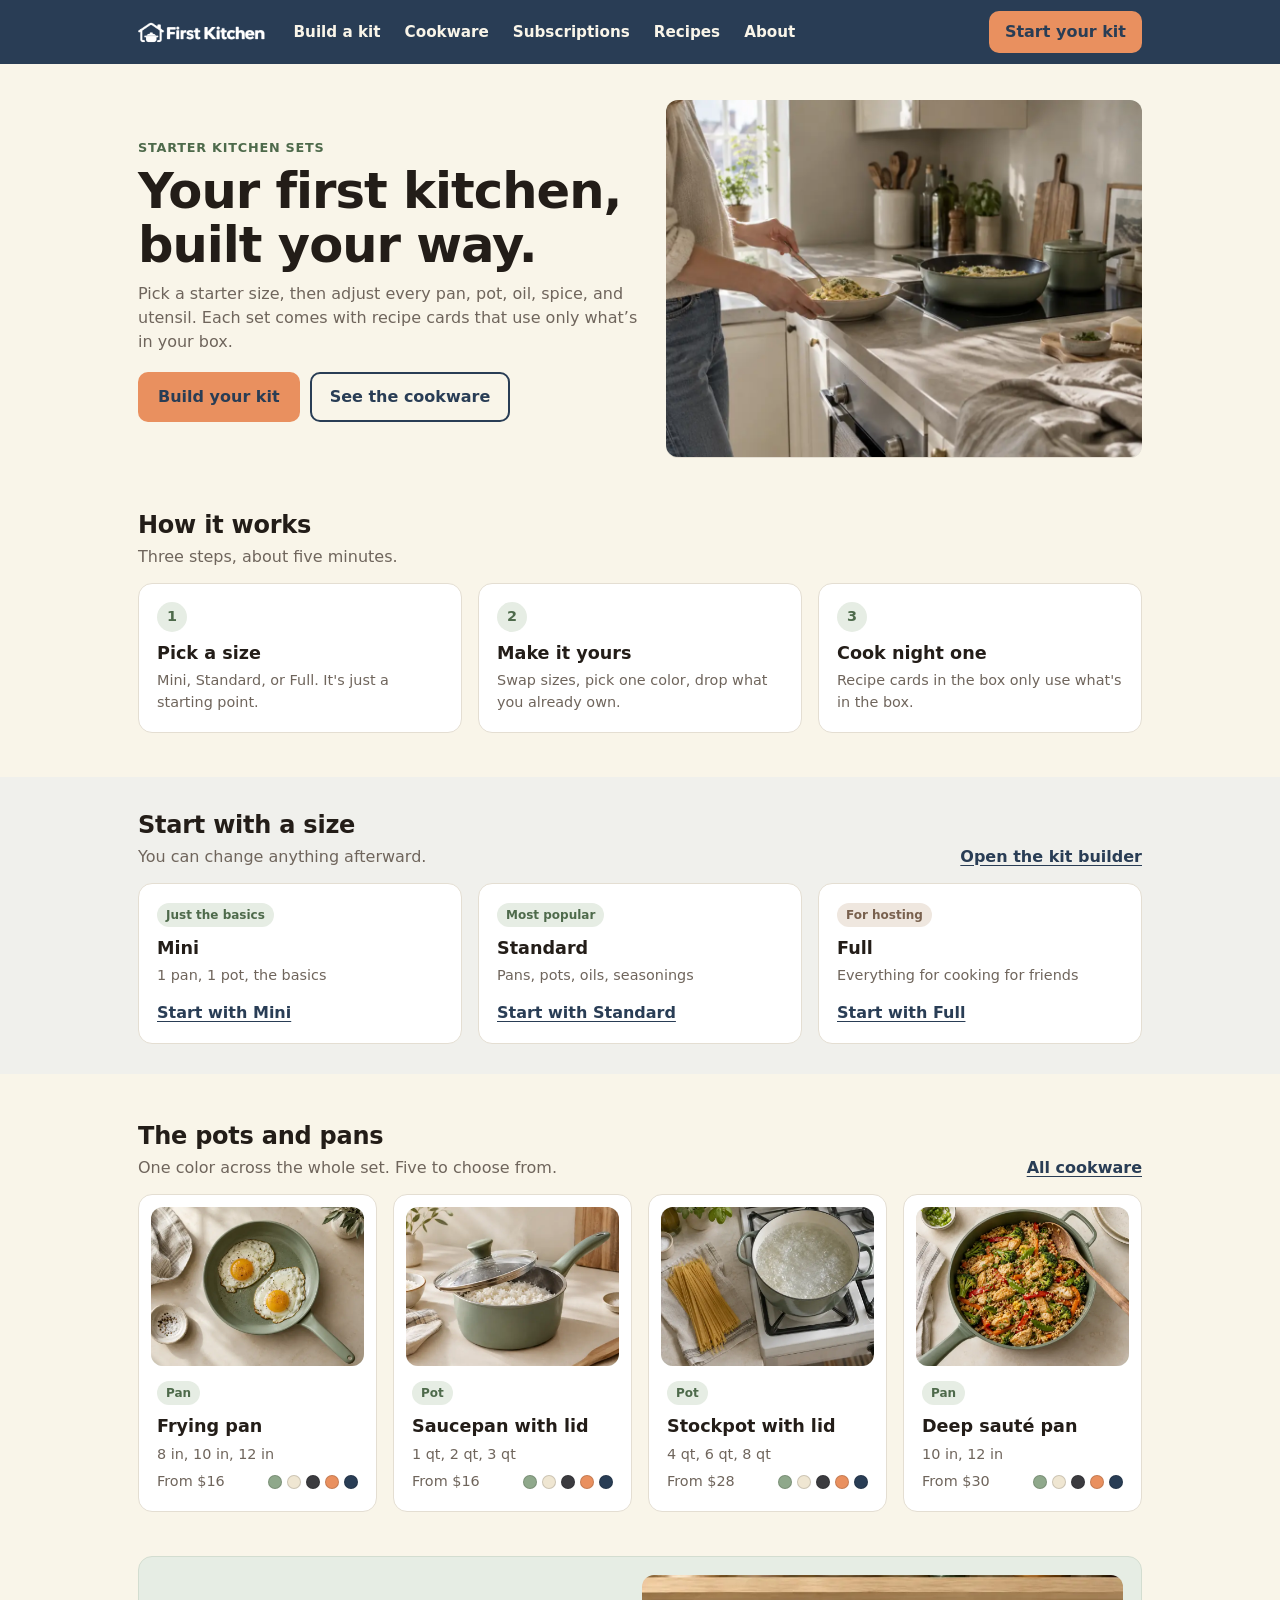
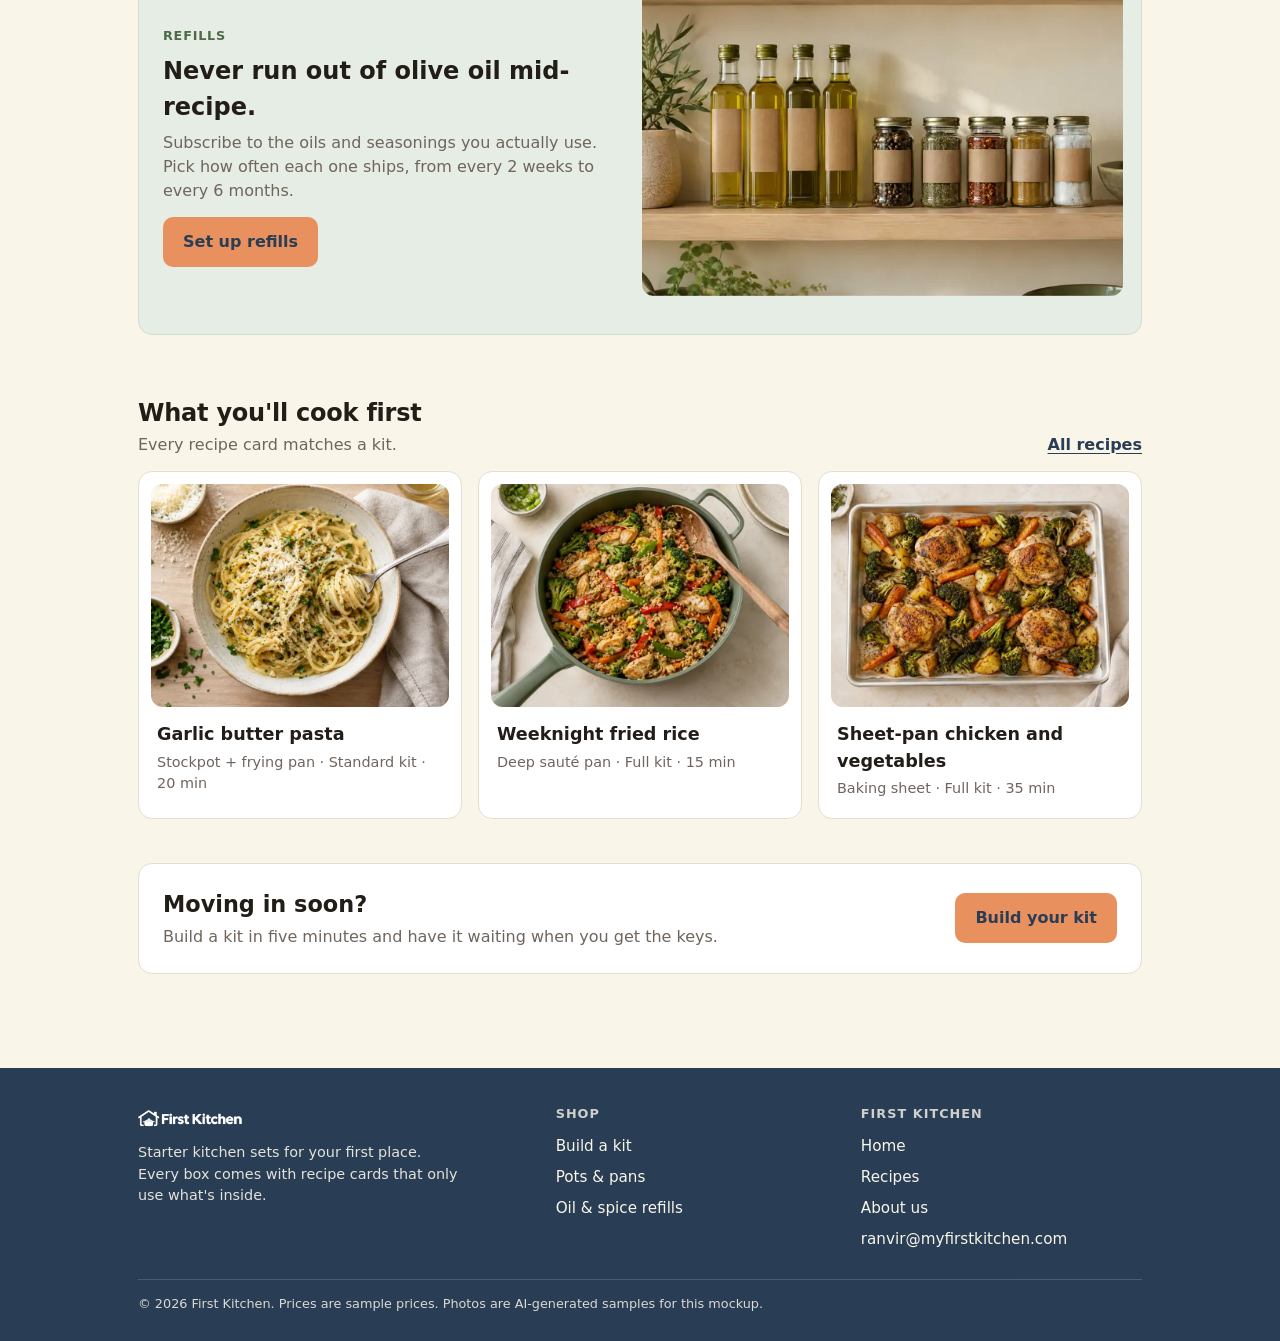
==== commit 312d7b3c: "changed sample email to: ranvir@myfirstkitchen.com" ====
--- a/index.html
+++ b/index.html
@@ -257,9 +257,9 @@
 <aside class="sum" id="summary" aria-labelledby="kit-sum-h">
 <h2 id="kit-sum-h">Your set</h2><div id="lines" aria-live="polite"></div>
 <div class="tot"><span>Subtotal</span><span id="total">$0.00</span></div>
-<a class="btn block" id="order" href="mailto:hello@example.com">Request this set</a>
+<a class="btn block" id="order" href="mailto:ranvir@myfirstkitchen.com">Request this set</a>
 <button class="btn alt block" id="copy" type="button">Copy order summary</button>
-<div class="note">Shipping and tax are calculated at checkout. Prices shown are sample prices. The request button opens your email app. If nothing opens, copy the summary and send it to hello@example.com.</div>
+<div class="note">Shipping and tax are calculated at checkout. Prices shown are sample prices. The request button opens your email app. If nothing opens, copy the summary and send it to ranvir@myfirstkitchen.com</div>
 </aside></div></div>
 <div class="bar"><div><div style="font-size:.75rem;color:var(--muted)">Subtotal</div><b id="barTotal">$0.00</b></div><a href="#summary">View my set</a></div>
 </section>
@@ -290,9 +290,9 @@
 <h2 id="sum-h" tabindex="-1">Your refills</h2><div id="slines" aria-live="polite"></div>
 <div class="ln" style="margin-top:8px"><span>Items</span><span id="scount">0</span></div>
 <div class="tot"><span>Est. per month</span><span id="smonth">$0.00</span></div>
-<a class="btn block" id="sreq" href="mailto:hello@example.com">Request subscription</a>
+<a class="btn block" id="sreq" href="mailto:ranvir@myfirstkitchen.com">Request subscription</a>
 <button class="btn alt block" id="scopy" type="button">Copy summary</button>
-<div class="note">Monthly estimate averages each item's price over its schedule. Prices shown are sample prices. Nothing is charged until we confirm with you. If the button does nothing, copy the summary and send it to hello@example.com.</div>
+<div class="note">Monthly estimate averages each item's price over its schedule. Prices shown are sample prices. Nothing is charged until we confirm with you. If the button does nothing, copy the summary and send it to ranvir@myfirstkitchen.com.</div>
 </aside></div></div>
 <div class="bar"><div><div style="font-size:.75rem;color:var(--muted)">Est. per month</div><b id="sbar">$0.00</b></div><a href="#ssummary">View refills</a></div>
 </section>
@@ -338,8 +338,8 @@
 <div class="card"><span class="num">3</span><h3>Cooking you'll actually do</h3><p class="d">Recipe cards are written for beginners and matched to your exact box.</p></div>
 </div></section>
 <section class="section"><div class="card cta-card" style="padding:24px">
-<div><h2 style="font-size:1.3rem">Questions, ideas, or want to partner with us?</h2><p class="muted" style="margin:0">We read every email: hello@example.com</p></div>
-<a class="btn alt" href="mailto:hello@example.com">Email us</a></div></section>
+<div><h2 style="font-size:1.3rem">Questions, ideas, or want to partner with us?</h2><p class="muted" style="margin:0">We read every email: ranvir@myfirstkitchen.com.</p></div>
+<a class="btn alt" href="mailto:ranvir@myfirstkitchen.com">Email us</a></div></section>
 </div></section>
 
 </main>
@@ -347,7 +347,7 @@
 <div><img data-img="logo" width="720" height="192" alt="First Kitchen" loading="lazy">
 <p>Starter kitchen sets for your first place. Every box comes with recipe cards that only use what's inside.</p></div>
 <div><h2>Shop</h2><ul><li><a href="#kit">Build a kit</a></li><li><a href="#cookware">Pots &amp; pans</a></li><li><a href="#subscriptions">Oil &amp; spice refills</a></li></ul></div>
-<div><h2>First Kitchen</h2><ul><li><a href="#home">Home</a></li><li><a href="#recipes">Recipes</a></li><li><a href="#about">About us</a></li><li><a href="mailto:hello@example.com">hello@example.com</a></li></ul></div>
+<div><h2>First Kitchen</h2><ul><li><a href="#home">Home</a></li><li><a href="#recipes">Recipes</a></li><li><a href="#about">About us</a></li><li><a href="mailto:ranvir@myfirstkitchen.com">ranvir@myfirstkitchen.com</a></li></ul></div>
 </div><div class="fine">© 2026 First Kitchen. Prices are sample prices. Photos are AI-generated samples for this mockup.</div></div></footer>
 <div class="toast" id="toast" role="status" aria-live="polite"></div>
 <script>window.IMG={"hero": "[data-uri]", "frying-pan": "[data-uri]", "saucepan": "[data-uri]", "stockpot": "[data-uri]", "saute-pan": "[data-uri]", "baking-sheet": "[data-uri]